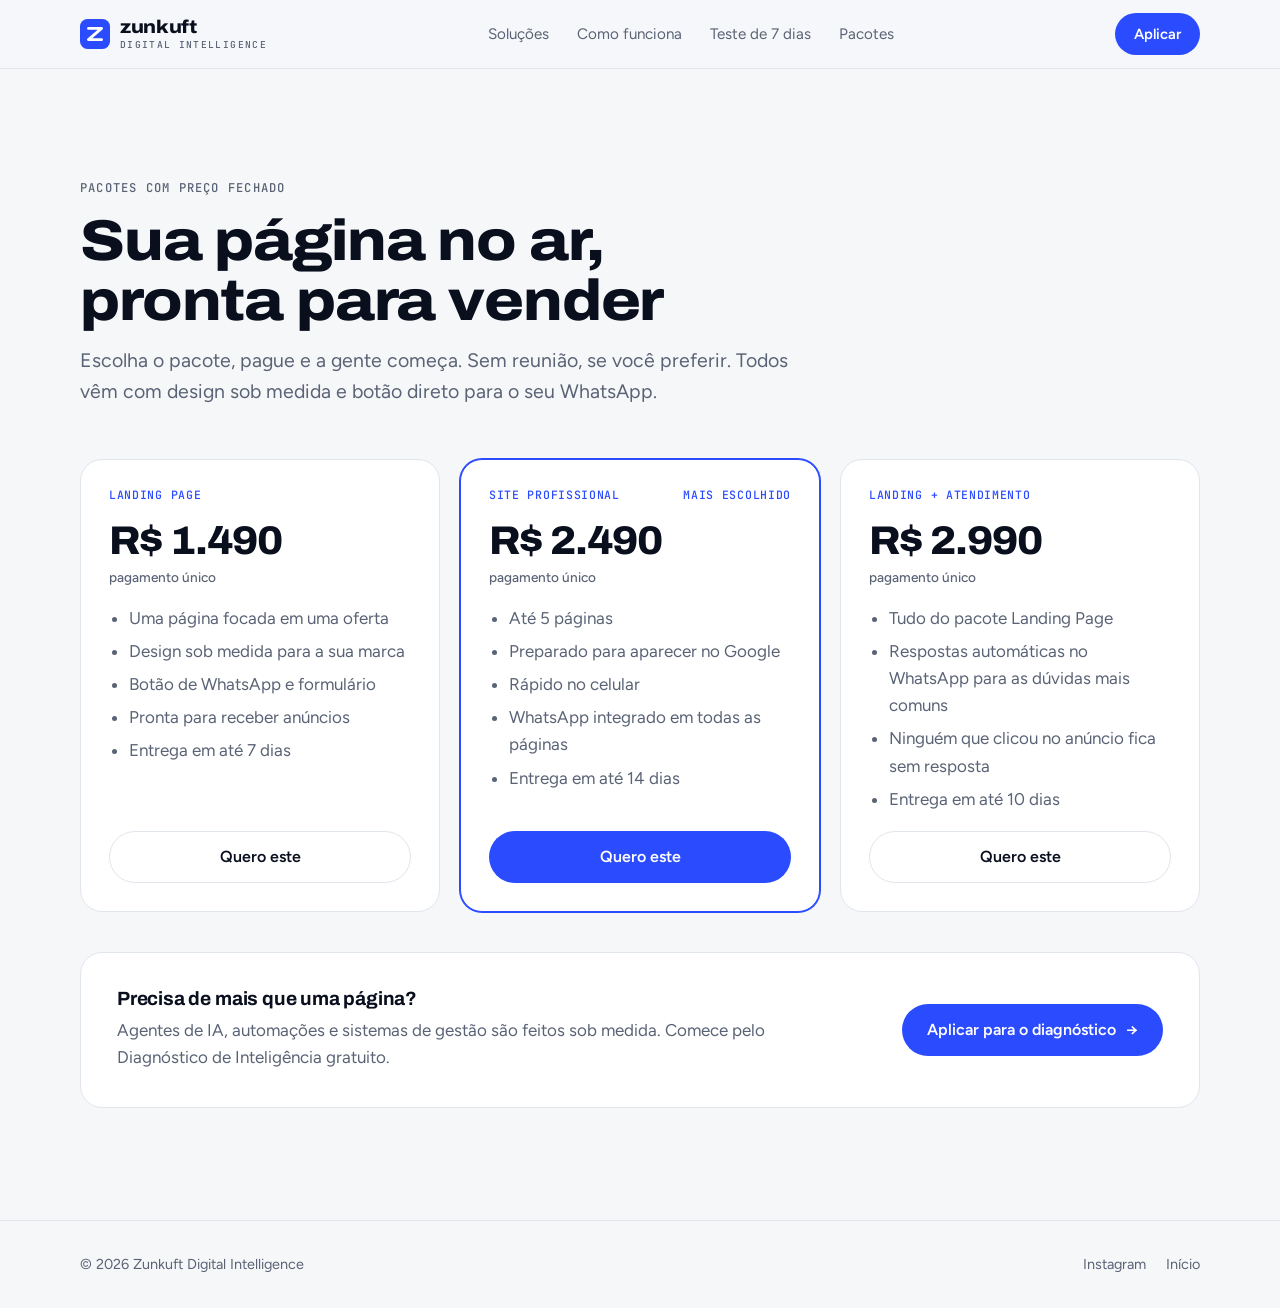
==== pacotes.html @ 6cecbbf3 "Site da Zunkuft Digital Intelligence Página principal com aplicação de 8 perguntas e direcionamento " ====
<!doctype html>
<html lang="pt-BR">
<head>
<meta charset="utf-8">
<meta name="viewport" content="width=device-width, initial-scale=1, viewport-fit=cover">
<title>Pacotes · Zunkuft Digital Intelligence</title>
<meta name="description" content="Landing pages e sites com preço fechado, prontos para vender. Zunkuft Digital Intelligence.">
<meta name="theme-color" content="#2B4BFF">
<link rel="icon" href="data:image/svg+xml,%3Csvg xmlns='http://www.w3.org/2000/svg' viewBox='0 0 32 32'%3E%3Crect width='32' height='32' rx='8' fill='%232B4BFF'/%3E%3Cpath d='M9 10h14L9 22h14' stroke='white' stroke-width='3' fill='none' stroke-linecap='round' stroke-linejoin='round'/%3E%3C/svg%3E">
<link rel="preconnect" href="https://fonts.googleapis.com">
<link rel="preconnect" href="https://fonts.gstatic.com" crossorigin>
<link rel="stylesheet" href="https://fonts.googleapis.com/css2?family=Archivo:wdth,wght@100..125,500..800&family=Figtree:wght@400;500;600;700&family=JetBrains+Mono:wght@500;600&display=swap">
<link rel="stylesheet" href="assets/style.css">
<script src="assets/config.js" defer></script>
<script src="assets/app.js" defer></script>
</head>
<body>
<a class="skip" href="#conteudo">Pular para o conteúdo</a>

<header class="top">
  <div class="container">
    <a class="brand" href="index.html" aria-label="Zunkuft Digital Intelligence, início">
      <svg viewBox="0 0 32 32" aria-hidden="true"><rect width="32" height="32" rx="8" fill="currentColor"/><path d="M9 10h14L9 22h14" stroke="#fff" stroke-width="3" fill="none" stroke-linecap="round" stroke-linejoin="round"/></svg>
      <span><b>zunkuft</b><small>Digital Intelligence</small></span>
    </a>
    <nav class="nav" aria-label="Principal">
      <a href="index.html#solucoes">Soluções</a>
      <a href="index.html#como-funciona">Como funciona</a>
      <a href="index.html#teste">Teste de 7 dias</a>
      <a href="pacotes.html" aria-current="page">Pacotes</a>
    </nav>
    <a class="btn btn-primary" href="#aplicar" data-aplicar>Aplicar</a>
  </div>
</header>

<main id="conteudo">
<section>
  <div class="container">
    <div class="sec-head">
      <p class="eyebrow">Pacotes com preço fechado</p>
      <h1 style="font-size:clamp(2.2rem,5vw,3.6rem)">Sua página no ar, pronta para vender</h1>
      <p class="lead">Escolha o pacote, pague e a gente começa. Sem reunião, se você preferir. Todos vêm com design sob medida e botão direto para o seu WhatsApp.</p>
    </div>

    <!-- Preços de exemplo: troque pelos valores reais da Zunkuft. -->
    <div class="pk">
      <article>
        <span class="tag">Landing Page</span>
        <div class="price">R$ 1.490<small>pagamento único</small></div>
        <ul>
          <li>Uma página focada em uma oferta</li>
          <li>Design sob medida para a sua marca</li>
          <li>Botão de WhatsApp e formulário</li>
          <li>Pronta para receber anúncios</li>
          <li>Entrega em até 7 dias</li>
        </ul>
        <a class="btn btn-ghost" href="#" data-comprar="landing" data-nome="Landing Page">Quero este</a>
      </article>
      <article class="rec">
        <span class="tag"><span>Site Profissional</span><span>Mais escolhido</span></span>
        <div class="price">R$ 2.490<small>pagamento único</small></div>
        <ul>
          <li>Até 5 páginas</li>
          <li>Preparado para aparecer no Google</li>
          <li>Rápido no celular</li>
          <li>WhatsApp integrado em todas as páginas</li>
          <li>Entrega em até 14 dias</li>
        </ul>
        <a class="btn btn-primary" href="#" data-comprar="site" data-nome="Site Profissional">Quero este</a>
      </article>
      <article>
        <span class="tag">Landing + Atendimento</span>
        <div class="price">R$ 2.990<small>pagamento único</small></div>
        <ul>
          <li>Tudo do pacote Landing Page</li>
          <li>Respostas automáticas no WhatsApp para as dúvidas mais comuns</li>
          <li>Ninguém que clicou no anúncio fica sem resposta</li>
          <li>Entrega em até 10 dias</li>
        </ul>
        <a class="btn btn-ghost" href="#" data-comprar="combo" data-nome="Landing + Atendimento">Quero este</a>
      </article>
    </div>

    <div class="upsell">
      <div>
        <h3>Precisa de mais que uma página?</h3>
        <p class="muted">Agentes de IA, automações e sistemas de gestão são feitos sob medida. Comece pelo Diagnóstico de Inteligência gratuito.</p>
      </div>
      <a class="btn btn-primary" href="#aplicar" data-aplicar>Aplicar para o diagnóstico <span class="arr" aria-hidden="true">→</span></a>
    </div>
  </div>
</section>
</main>

<footer>
  <div class="container">
    <span>© <span data-ano>2026</span> Zunkuft Digital Intelligence</span>
    <nav aria-label="Rodapé">
      <a href="#" data-ig target="_blank" rel="noopener">Instagram</a>
      <a href="#" data-wa="Olá! Vim pela página de pacotes da Zunkuft.">WhatsApp</a>
      <a href="index.html">Início</a>
    </nav>
  </div>
</footer>

<dialog class="apl" id="aplicacao" aria-labelledby="apl-title">
  <form novalidate>
    <div class="apl-head">
      <div class="bar" aria-hidden="true"><i></i></div>
      <span class="count" aria-live="polite">1 de 8</span>
      <button type="button" class="x" data-close aria-label="Fechar aplicação">×</button>
    </div>
    <div class="apl-body"></div>
    <div class="apl-foot">
      <button type="button" class="btn btn-ghost" data-back>Voltar</button>
      <button type="submit" class="btn btn-primary" data-next>Continuar <span class="arr" aria-hidden="true">→</span></button>
    </div>
  </form>
</dialog>
</body>
</html>
---- assets/style.css ----
/* Zunkuft Digital Intelligence: cobalto como marca, laranja só para dinheiro e urgência. */
:root{
  --bg:#F6F7F9; --surface:#FFFFFF; --ink:#0A0F1E; --muted:#5A6375; --line:#E1E5EC;
  --brand:#2B4BFF; --brand-press:#1C37D6; --on-brand:#FFFFFF;
  --signal:#E8501B; --ok:#0F9A63;
  --band:#1A33D6; --on-band:#FFFFFF;
  --chat:#E8EDF4; --b-in:#FFFFFF; --b-out:#D9E3FF;
  --shade:rgba(10,15,30,.08); --shade-strong:rgba(10,15,30,.35);
  --f-display:"Archivo","Arial",system-ui,sans-serif;
  --f-body:"Figtree",system-ui,-apple-system,"Segoe UI",sans-serif;
  --f-mono:"JetBrains Mono",ui-monospace,Consolas,monospace;
  color-scheme:light;
}
@media (prefers-color-scheme:dark){
  :root{
    --bg:#090D16; --surface:#111726; --ink:#EEF1F6; --muted:#9AA3B5; --line:#222B3C;
    --brand:#6F86FF; --brand-press:#8FA1FF; --on-brand:#0A0F1E;
    --signal:#FF7A4A; --ok:#3CC48A;
    --band:#2238D9; --on-band:#FFFFFF;
    --chat:#0E1421; --b-in:#1A2233; --b-out:#26336E;
    --shade:rgba(0,0,0,.3); --shade-strong:rgba(0,0,0,.6);
    color-scheme:dark;
  }
}

*{box-sizing:border-box}
[hidden]{display:none!important}
html{scroll-behavior:smooth;-webkit-text-size-adjust:100%}
body{margin:0;background:var(--bg);color:var(--ink);font:400 17px/1.6 var(--f-body);-webkit-font-smoothing:antialiased;-webkit-tap-highlight-color:transparent}
img,svg{display:block;max-width:100%}
a{color:inherit}
:focus-visible{outline:2px solid var(--brand);outline-offset:3px;border-radius:6px}
.container{max-width:1160px;margin:0 auto;padding-left:max(20px,env(safe-area-inset-left,0px));padding-right:max(20px,env(safe-area-inset-right,0px))}
h1,h2,h3{font-family:var(--f-display);margin:0;text-wrap:balance;line-height:1.04;letter-spacing:-.02em}
h1{font-size:clamp(2.4rem,5.8vw,4.5rem);font-weight:800;font-stretch:112%}
h2{font-size:clamp(1.9rem,4vw,3rem);font-weight:780;font-stretch:108%}
h3{font-size:1.2rem;font-weight:700;letter-spacing:-.01em}
p{margin:0}
.eyebrow{font:500 .76rem/1.3 var(--f-mono);letter-spacing:.1em;text-transform:uppercase;color:var(--muted)}
.lead{font-size:clamp(1.05rem,1.6vw,1.22rem);color:var(--muted);max-width:56ch}
.muted{color:var(--muted)}
section{padding-block:clamp(64px,10vw,112px)}
.sec-head{display:grid;gap:14px;max-width:760px;margin-bottom:clamp(32px,5vw,52px)}
.skip{position:absolute;left:-999px;top:8px;background:var(--brand);color:var(--on-brand);padding:8px 14px;border-radius:8px;z-index:50}
.skip:focus{left:12px}

/* Botões */
.btn{display:inline-flex;align-items:center;justify-content:center;gap:10px;min-height:52px;padding:0 24px;border-radius:999px;font:600 1rem/1.1 var(--f-body);text-decoration:none;border:1px solid transparent;cursor:pointer;text-align:center;transition:transform .16s ease-out,background-color .16s ease-out,border-color .16s ease-out,color .16s ease-out;user-select:none;-webkit-user-select:none}
.btn:active{transform:scale(.97)}
.btn-primary{background:var(--brand);color:var(--on-brand)}
.btn-ghost{background:transparent;border-color:var(--line);color:var(--ink)}
.btn-light{background:var(--on-band);color:var(--band)}
.btn .arr{transition:transform .2s ease-out}
@media (hover:hover){
  .btn-primary:hover{background:var(--brand-press)}
  .btn-ghost:hover{border-color:var(--ink)}
  .btn:hover .arr{transform:translateX(3px)}
}

/* Topo */
.top{position:sticky;top:0;z-index:20;background:color-mix(in srgb,var(--bg) 84%,transparent);-webkit-backdrop-filter:saturate(1.4) blur(12px);backdrop-filter:saturate(1.4) blur(12px);border-bottom:1px solid var(--line);padding-top:env(safe-area-inset-top,0px)}
.top .container{display:flex;align-items:center;justify-content:space-between;height:68px;gap:16px}
.brand{display:flex;align-items:center;gap:10px;text-decoration:none;color:var(--ink);min-width:0}
.brand svg{width:30px;height:30px;color:var(--brand);flex:none}
.brand b{display:block;font:800 1.15rem/1 var(--f-display);font-stretch:115%;letter-spacing:-.02em}
.brand small{display:block;font:500 .6rem/1 var(--f-mono);letter-spacing:.14em;text-transform:uppercase;color:var(--muted);margin-top:4px;white-space:nowrap}
.nav{display:flex;gap:28px;align-items:center}
.nav a{text-decoration:none;font-size:.95rem;color:var(--muted);transition:color .15s}
.nav a:hover{color:var(--ink)}
.top .btn{min-height:42px;padding:0 18px;font-size:.92rem;flex:none}
@media (max-width:920px){.nav{display:none}}
@media (max-width:440px){.brand small{display:none}.top .btn{padding:0 14px;font-size:.88rem}}

/* Hero */
.hero{padding-block:clamp(40px,7vw,88px) clamp(56px,8vw,96px)}
.hero .container{display:grid;grid-template-columns:minmax(0,1.15fr) minmax(0,.85fr);gap:clamp(36px,5vw,72px);align-items:center}
@media (max-width:920px){.hero .container{grid-template-columns:1fr}}
.hero-copy{display:grid;gap:24px;min-width:0}
.hero h1 em{font-style:normal;color:var(--brand)}
.cta-row{display:flex;flex-wrap:wrap;gap:12px}
.proof{display:flex;flex-wrap:wrap;gap:8px 20px;font:500 .8rem/1.4 var(--f-mono);color:var(--muted)}
.proof span::before{content:"";display:inline-block;width:6px;height:6px;border-radius:50%;background:var(--ok);margin-right:8px;vertical-align:middle}

/* Celular com a conversa */
.phone-wrap{display:grid;justify-items:center;gap:14px;min-width:0}
.phone{width:100%;max-width:360px;border-radius:40px;padding:10px;background:#0A0F1E;box-shadow:0 30px 60px -24px var(--shade-strong)}
.screen{border-radius:31px;overflow:hidden;background:var(--chat);display:flex;flex-direction:column;height:520px}
.chat-head{display:flex;align-items:center;gap:10px;padding:16px 16px 12px;background:var(--surface);border-bottom:1px solid var(--line)}
.avatar{width:36px;height:36px;border-radius:50%;background:var(--brand);color:var(--on-brand);display:grid;place-items:center;font:700 .82rem var(--f-display);flex:none}
.chat-head b{display:block;font-size:.95rem;line-height:1.2}
.chat-head small{color:var(--ok);font-size:.76rem}
.chat-body{flex:1;display:flex;flex-direction:column;justify-content:flex-end;gap:8px;padding:16px 12px;overflow:hidden;-webkit-mask-image:linear-gradient(to bottom,transparent,#000 48px);mask-image:linear-gradient(to bottom,transparent,#000 48px)}
.bubble{max-width:84%;padding:9px 12px 6px;border-radius:16px;font-size:.92rem;line-height:1.4;box-shadow:0 1px 1px var(--shade);animation:pop .3s cubic-bezier(.2,.9,.3,1.1) both}
.bubble.cli{align-self:flex-end;background:var(--b-out);border-bottom-right-radius:5px;transform-origin:bottom right}
.bubble.ia{align-self:flex-start;background:var(--b-in);border-bottom-left-radius:5px;transform-origin:bottom left}
.bubble time{display:block;text-align:right;font:500 .64rem var(--f-mono);color:var(--muted);margin-top:2px}
.typing{align-self:flex-start;background:var(--b-in);border-radius:16px;border-bottom-left-radius:5px;padding:13px 14px;display:flex;gap:4px;animation:pop .2s both}
.typing i{width:6px;height:6px;border-radius:50%;background:var(--muted);animation:blink 1s infinite}
.typing i:nth-child(2){animation-delay:.15s}
.typing i:nth-child(3){animation-delay:.3s}
.chat-status{align-self:center;font:500 .72rem var(--f-mono);background:var(--surface);color:var(--ok);padding:6px 12px;border-radius:99px;animation:pop .3s both;margin-top:4px}
.demo-note{font:500 .72rem var(--f-mono);color:var(--muted);text-align:center}
@keyframes pop{from{opacity:0;transform:translateY(6px) scale(.96)}to{opacity:1;transform:none}}
@keyframes blink{0%,60%,100%{opacity:.3}30%{opacity:1}}
@media (max-width:480px){.screen{height:470px}}

/* Soluções */
.sol{display:grid;grid-template-columns:repeat(3,minmax(0,1fr));gap:44px 32px}
@media (max-width:920px){.sol{grid-template-columns:repeat(2,minmax(0,1fr))}}
@media (max-width:600px){.sol{grid-template-columns:1fr;gap:32px}}
.sol article{border-top:2px solid var(--ink);padding-top:18px;display:grid;gap:10px;align-content:start}
.tag{font:500 .72rem/1.3 var(--f-mono);letter-spacing:.06em;color:var(--brand);text-transform:uppercase}
.sol p{color:var(--muted)}

/* Calculadora de custo */
.band{background:var(--surface);border-block:1px solid var(--line)}
.custo{display:grid;grid-template-columns:minmax(0,1fr) minmax(0,1fr);gap:clamp(32px,5vw,64px);align-items:center}
@media (max-width:920px){.custo{grid-template-columns:1fr}}
.custo-copy{display:grid;gap:18px}
.calc{background:var(--bg);border:1px solid var(--line);border-radius:22px;padding:clamp(20px,4vw,32px);display:grid;gap:22px;min-width:0}
.field{display:grid;gap:6px}
.field-top{display:flex;justify-content:space-between;align-items:baseline;gap:12px;font-size:.95rem}
.field-top output{font:600 1rem var(--f-mono);font-variant-numeric:tabular-nums;white-space:nowrap}
input[type=range]{width:100%;accent-color:var(--brand);height:28px;margin:0}
.calc-out{border-top:1px solid var(--line);padding-top:20px;display:grid;gap:6px}
.calc-out .big{font:800 clamp(2.4rem,6vw,3.4rem)/1 var(--f-display);font-stretch:105%;font-variant-numeric:tabular-nums;color:var(--signal);letter-spacing:-.02em}
.calc-out small{color:var(--muted);font-size:.9rem}
.calc .btn{width:100%}

/* Como funciona */
.steps{display:grid;grid-template-columns:repeat(4,minmax(0,1fr));gap:32px;counter-reset:s;padding:0;margin:0}
.steps li{list-style:none;display:grid;gap:10px;align-content:start;position:relative;padding-top:60px}
.steps li::before{counter-increment:s;content:counter(s);position:absolute;top:0;left:0;width:42px;height:42px;border-radius:50%;display:grid;place-items:center;background:var(--surface);border:1px solid var(--line);font:700 1rem var(--f-display)}
.steps li::after{content:"";position:absolute;top:21px;left:56px;right:-18px;height:1px;background:var(--line)}
.steps li:last-child::after{display:none}
.steps li:last-child::before{background:var(--brand);color:var(--on-brand);border-color:var(--brand)}
.steps .when{font:500 .74rem var(--f-mono);color:var(--brand);text-transform:uppercase;letter-spacing:.06em}
.steps p{color:var(--muted)}
@media (max-width:920px){.steps{grid-template-columns:repeat(2,minmax(0,1fr))}.steps li::after{display:none}}
@media (max-width:560px){.steps{grid-template-columns:1fr;gap:28px}}

/* Teste de 7 dias */
.teste{background:var(--band);color:var(--on-band)}
.teste .container{display:grid;grid-template-columns:auto minmax(0,1fr);gap:clamp(28px,6vw,88px);align-items:center}
@media (max-width:760px){.teste .container{grid-template-columns:1fr}}
.seven{font:800 clamp(6.5rem,19vw,13rem)/.8 var(--f-display);font-stretch:118%;letter-spacing:-.05em}
.seven small{display:block;font:600 .95rem/1 var(--f-mono);letter-spacing:.14em;text-transform:uppercase;margin-top:18px}
.teste-copy{display:grid;gap:18px;justify-items:start}
.teste-copy p{color:color-mix(in srgb,var(--on-band) 80%,transparent);max-width:52ch;font-size:1.1rem}
.teste-copy .fine{font-size:.85rem}

/* Clientes Fundadores */
.fund{display:grid;grid-template-columns:minmax(0,1.2fr) minmax(0,.8fr);gap:clamp(32px,5vw,64px);align-items:center}
@media (max-width:860px){.fund{grid-template-columns:1fr}}
.fund-copy{display:grid;gap:18px}
.fund-copy ul{margin:0;padding-left:20px;display:grid;gap:6px;color:var(--muted)}
.vagas{background:var(--surface);border:1px solid var(--line);border-radius:22px;padding:28px;display:grid;gap:16px}
.vagas .n{font:800 3rem/1 var(--f-display);font-stretch:108%;font-variant-numeric:tabular-nums}
.dots{display:grid;grid-template-columns:repeat(5,1fr);gap:8px}
.dots i{height:10px;border-radius:99px;background:var(--line)}
.dots i.on{background:var(--signal)}

/* Projetos */
.proj{display:grid;grid-template-columns:repeat(3,minmax(0,1fr));gap:24px}
@media (max-width:920px){.proj{grid-template-columns:1fr 1fr}}
@media (max-width:600px){.proj{grid-template-columns:1fr}}
.proj article{display:grid;gap:12px;align-content:start}
.proj p{color:var(--muted)}
.prev{aspect-ratio:4/3;max-width:100%;border-radius:18px;background:var(--surface);border:1px solid var(--line);padding:18px;display:grid;gap:10px;align-content:end;overflow:hidden;position:relative}
.badge{position:absolute;top:14px;left:14px;font:500 .66rem var(--f-mono);text-transform:uppercase;letter-spacing:.08em;padding:4px 9px;border-radius:99px;background:var(--bg);border:1px solid var(--line);color:var(--muted)}
.mk-b{height:28px;border-radius:12px;background:var(--chat);width:70%}
.mk-b.r{justify-self:end;background:var(--b-out);width:55%}
.mk-b.s{width:45%}
.mk-bars{display:flex;align-items:flex-end;gap:8px;height:70%}
.mk-bars i{flex:1;border-radius:6px 6px 2px 2px;background:var(--line)}
.mk-bars i:last-child{background:var(--brand)}
.mk-kpi{display:flex;gap:8px}
.mk-kpi i{flex:1;height:30px;border-radius:8px;background:var(--chat)}
.mk-h{height:16px;border-radius:6px;background:var(--ink);width:75%;opacity:.85}
.mk-l{height:10px;border-radius:6px;background:var(--line);width:90%}
.mk-l.s{width:60%}
.mk-btn{height:30px;width:40%;border-radius:99px;background:var(--brand);margin-top:6px}

/* Perguntas */
.faq{max-width:820px;border-top:1px solid var(--line)}
.faq details{border-bottom:1px solid var(--line)}
.faq summary{list-style:none;cursor:pointer;padding:22px 44px 22px 0;font:650 1.08rem/1.35 var(--f-body);position:relative}
.faq summary::-webkit-details-marker{display:none}
.faq summary::after{content:"+";position:absolute;right:6px;top:17px;font:400 1.7rem/1 var(--f-display);color:var(--brand);transition:transform .2s ease-out}
.faq details[open] summary::after{transform:rotate(45deg)}
.faq details p{padding:0 0 22px;color:var(--muted);max-width:68ch}

/* Chamada final e rodapé */
.final{text-align:center}
.final .container{display:grid;gap:22px;justify-items:center}
.final .lead{margin:0 auto}
footer{border-top:1px solid var(--line);padding-block:32px calc(32px + env(safe-area-inset-bottom,0px));font-size:.9rem;color:var(--muted)}
footer .container{display:flex;flex-wrap:wrap;gap:16px 28px;justify-content:space-between;align-items:center}
footer nav{display:flex;flex-wrap:wrap;gap:20px}
footer a{text-decoration:none}
footer a:hover{color:var(--ink)}

/* Pacotes */
.pk{display:grid;grid-template-columns:repeat(3,minmax(0,1fr));gap:20px;align-items:stretch}
@media (max-width:920px){.pk{grid-template-columns:1fr;max-width:520px}}
.pk article{background:var(--surface);border:1px solid var(--line);border-radius:22px;padding:28px;display:flex;flex-direction:column;gap:18px}
.pk article.rec{border-color:var(--brand);box-shadow:0 0 0 1px var(--brand)}
.pk .tag{display:flex;justify-content:space-between;gap:8px}
.price{font:800 2.5rem/1 var(--f-display);font-stretch:105%;letter-spacing:-.02em;font-variant-numeric:tabular-nums}
.price small{display:block;font:500 .85rem/1.3 var(--f-body);color:var(--muted);margin-top:8px;letter-spacing:0}
.pk ul{margin:0;padding-left:20px;display:grid;gap:6px;color:var(--muted)}
.pk .btn{margin-top:auto;width:100%}
.upsell{margin-top:40px;background:var(--surface);border:1px solid var(--line);border-radius:22px;padding:clamp(22px,4vw,36px);display:flex;flex-wrap:wrap;gap:20px;align-items:center;justify-content:space-between}
.upsell div{display:grid;gap:8px;max-width:60ch}

/* Aplicação */
dialog.apl{width:min(600px,calc(100% - 32px));max-height:min(740px,calc(100dvh - 32px));border:0;border-radius:24px;padding:0;background:var(--surface);color:var(--ink);box-shadow:0 40px 80px -20px rgba(0,0,0,.4);overflow:hidden}
dialog.apl::backdrop{background:rgba(6,10,20,.58);-webkit-backdrop-filter:blur(3px);backdrop-filter:blur(3px)}
dialog.apl[open]{animation:dlg .24s cubic-bezier(.2,.8,.2,1)}
@keyframes dlg{from{opacity:0;transform:translateY(14px) scale(.98)}}
@media (max-width:560px){dialog.apl{width:100%;max-width:100%;height:100dvh;max-height:100dvh;border-radius:0;margin:0}}
.apl form{display:flex;flex-direction:column;height:100%;max-height:inherit}
.apl-head{display:flex;align-items:center;gap:14px;padding:16px 18px;padding-top:max(16px,env(safe-area-inset-top,0px))}
.bar{flex:1;height:4px;background:var(--line);border-radius:99px;overflow:hidden}
.bar i{display:block;height:100%;width:0;background:var(--brand);border-radius:99px;transition:width .3s ease-out}
.count{font:500 .76rem var(--f-mono);color:var(--muted);min-width:54px;text-align:right;font-variant-numeric:tabular-nums}
.x{width:40px;height:40px;border-radius:50%;border:1px solid var(--line);background:none;color:var(--ink);cursor:pointer;font-size:1.3rem;line-height:1;display:grid;place-items:center;flex:none}
.apl-body{padding:8px 28px 24px;display:grid;gap:18px;align-content:start;flex:1;overflow-y:auto;overscroll-behavior:contain}
@media (max-width:560px){.apl-body{padding:8px 20px 24px}}
.apl-body h2{font-size:clamp(1.5rem,4.6vw,1.9rem);font-stretch:104%}
.apl-body .hint{color:var(--muted);margin-top:-8px}
.opts{display:grid;gap:10px}
.opt{text-align:left;padding:16px 18px;border-radius:14px;border:1px solid var(--line);background:var(--bg);color:var(--ink);font:500 1.02rem/1.3 var(--f-body);cursor:pointer;transition:border-color .15s,background-color .15s,transform .12s ease-out;display:flex;justify-content:space-between;align-items:center;gap:12px}
.opt::after{content:"";width:18px;height:18px;border-radius:50%;border:1.5px solid var(--line);flex:none;transition:border-color .15s,background-color .15s,box-shadow .15s}
.opt:active{transform:scale(.985)}
.opt[aria-pressed="true"]{border-color:var(--brand);background:color-mix(in srgb,var(--brand) 9%,var(--surface))}
.opt[aria-pressed="true"]::after{border-color:var(--brand);background:var(--brand);box-shadow:inset 0 0 0 3px var(--surface)}
@media (hover:hover){.opt:hover{border-color:var(--ink)}}
.inp{display:grid;gap:6px;font-size:.92rem;color:var(--muted)}
.inp input,.inp textarea{font:500 1.05rem/1.4 var(--f-body);padding:14px 16px;border-radius:12px;border:1px solid var(--line);background:var(--bg);color:var(--ink);width:100%}
.inp textarea{min-height:120px;resize:vertical}
.inp input:focus,.inp textarea:focus{outline:2px solid var(--brand);outline-offset:0;border-color:transparent}
.err{color:var(--signal);font-size:.9rem;min-height:1.3em}
.apl-foot{display:flex;justify-content:space-between;gap:12px;padding:14px 18px;padding-bottom:max(14px,env(safe-area-inset-bottom,0px));border-top:1px solid var(--line);background:var(--surface)}
.apl-foot .btn{min-height:48px}
.apl-foot .btn-primary{margin-left:auto}
.step-in{animation:stepin .22s ease-out}
@keyframes stepin{from{opacity:0;transform:translateX(10px)}}
.result{display:grid;gap:14px}
.result .btn{width:100%}
.result .ok{width:52px;height:52px;border-radius:50%;background:color-mix(in srgb,var(--ok) 15%,transparent);color:var(--ok);display:grid;place-items:center;font-size:1.5rem}

@media (prefers-reduced-motion:reduce){
  html{scroll-behavior:auto}
  *,*::before,*::after{animation:none!important;transition:none!important}
}
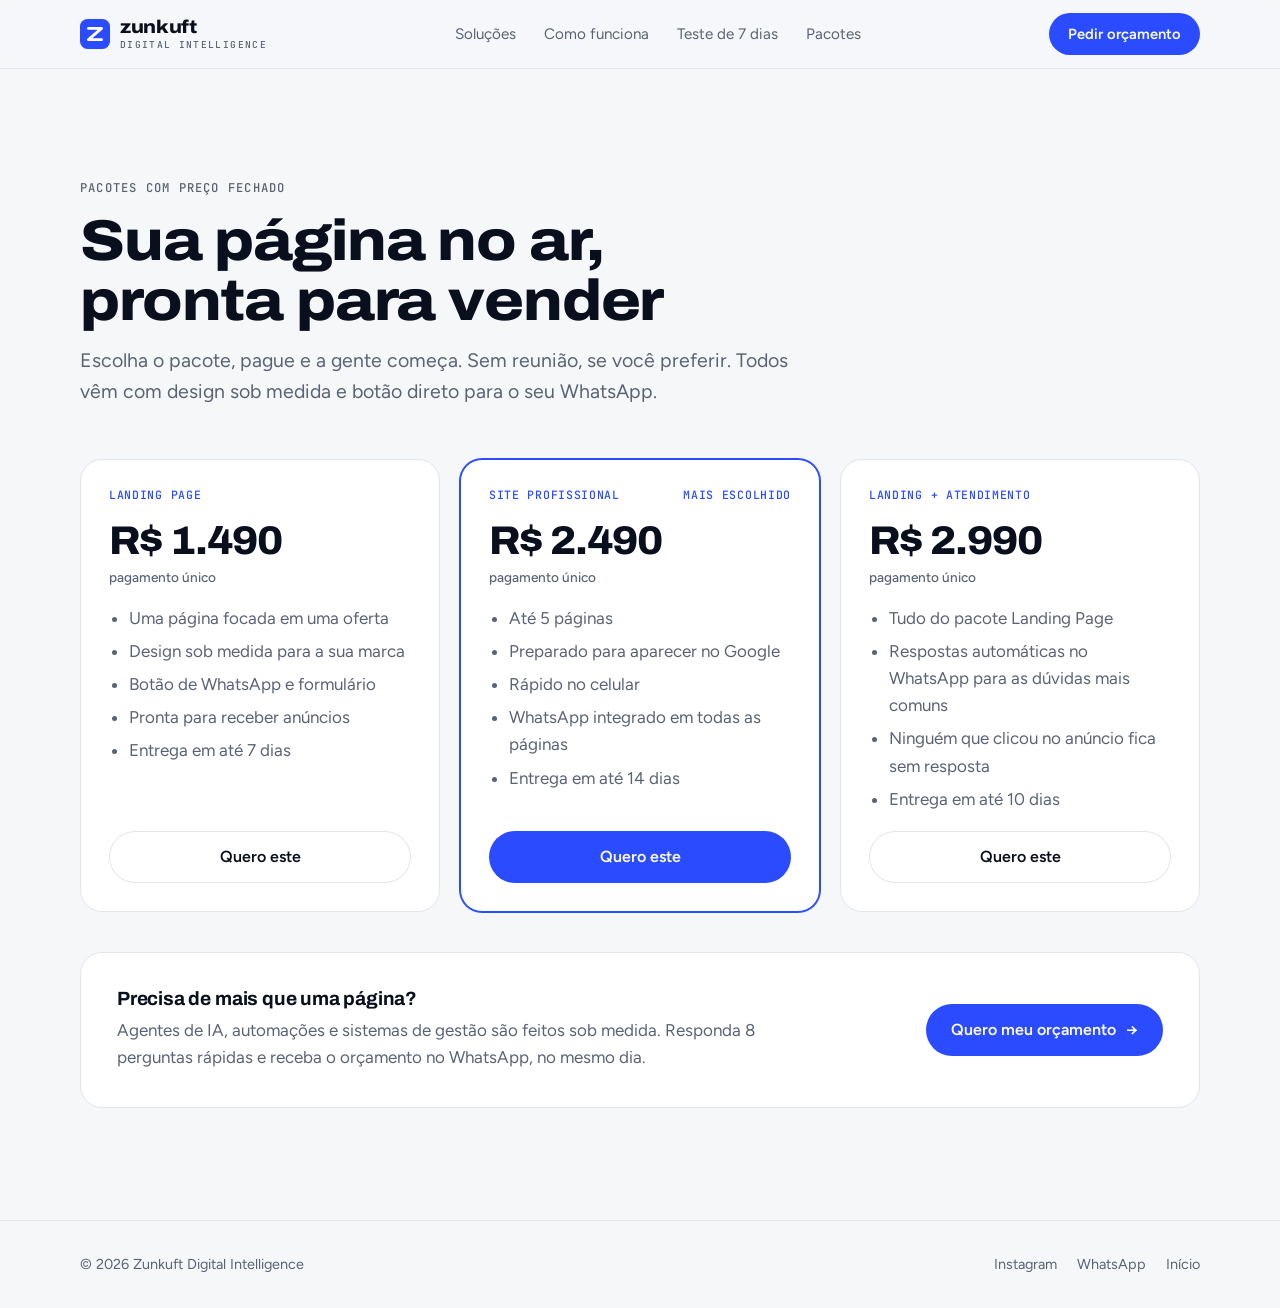
==== commit 61b97554: "Leva o lead das 8 perguntas para o WhatsApp com o resumo O fim da aplicação abre o WhatsApp 81 99465" ====
--- a/pacotes.html
+++ b/pacotes.html
@@ -29,7 +29,7 @@
       <a href="index.html#teste">Teste de 7 dias</a>
       <a href="pacotes.html" aria-current="page">Pacotes</a>
     </nav>
-    <a class="btn btn-primary" href="#aplicar" data-aplicar>Aplicar</a>
+    <a class="btn btn-primary" href="#aplicar" data-aplicar>Pedir orçamento</a>
   </div>
 </header>
 
@@ -84,9 +84,9 @@
     <div class="upsell">
       <div>
         <h3>Precisa de mais que uma página?</h3>
-        <p class="muted">Agentes de IA, automações e sistemas de gestão são feitos sob medida. Comece pelo Diagnóstico de Inteligência gratuito.</p>
+        <p class="muted">Agentes de IA, automações e sistemas de gestão são feitos sob medida. Responda 8 perguntas rápidas e receba o orçamento no WhatsApp, no mesmo dia.</p>
       </div>
-      <a class="btn btn-primary" href="#aplicar" data-aplicar>Aplicar para o diagnóstico <span class="arr" aria-hidden="true">→</span></a>
+      <a class="btn btn-primary" href="#aplicar" data-aplicar>Quero meu orçamento <span class="arr" aria-hidden="true">→</span></a>
     </div>
   </div>
 </section>
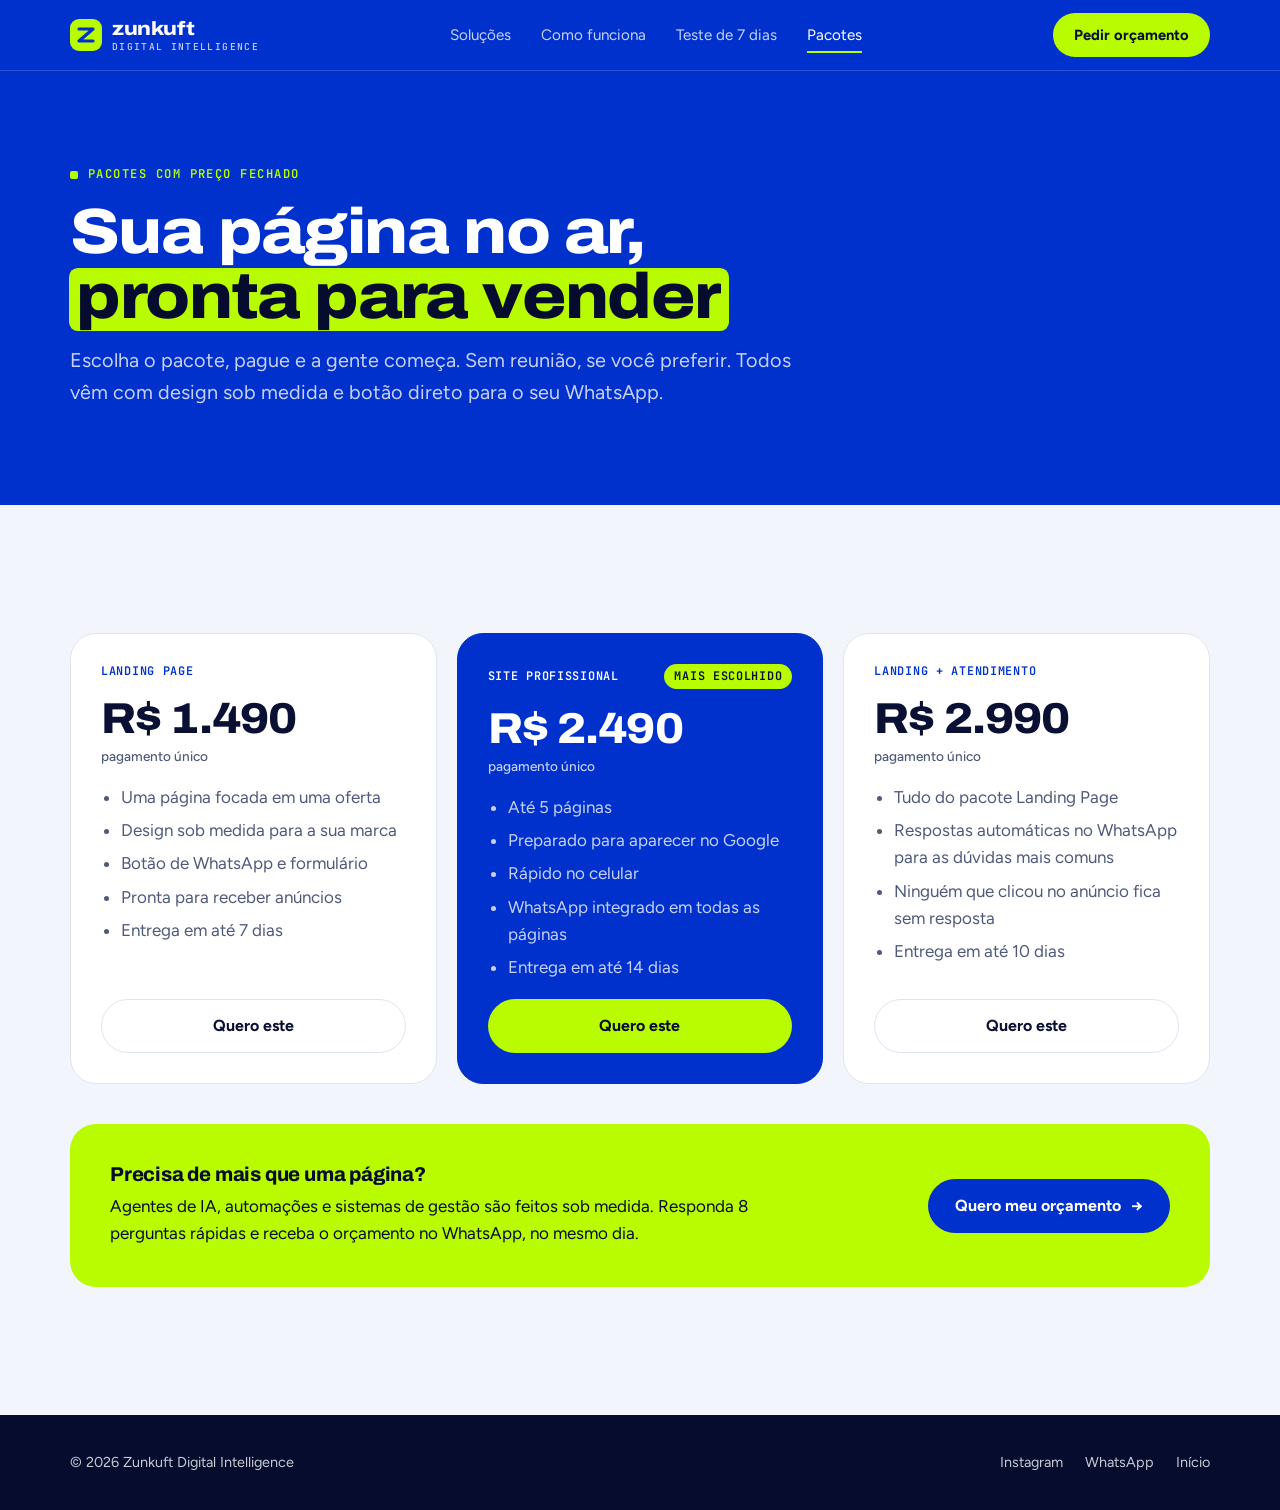
==== commit 1d3937ca: "Nova identidade azul, branco e limão, com mais animações - Paleta #0131CD, #FFFFFF e #B9FC01 - Manch" ====
--- a/pacotes.html
+++ b/pacotes.html
@@ -5,22 +5,24 @@
 <meta name="viewport" content="width=device-width, initial-scale=1, viewport-fit=cover">
 <title>Pacotes · Zunkuft Digital Intelligence</title>
 <meta name="description" content="Landing pages e sites com preço fechado, prontos para vender. Zunkuft Digital Intelligence.">
-<meta name="theme-color" content="#2B4BFF">
-<link rel="icon" href="data:image/svg+xml,%3Csvg xmlns='http://www.w3.org/2000/svg' viewBox='0 0 32 32'%3E%3Crect width='32' height='32' rx='8' fill='%232B4BFF'/%3E%3Cpath d='M9 10h14L9 22h14' stroke='white' stroke-width='3' fill='none' stroke-linecap='round' stroke-linejoin='round'/%3E%3C/svg%3E">
+<meta name="theme-color" content="#0131CD">
+<link rel="icon" href="data:image/svg+xml,%3Csvg xmlns='http://www.w3.org/2000/svg' viewBox='0 0 32 32'%3E%3Crect width='32' height='32' rx='8' fill='%23B9FC01'/%3E%3Cpath d='M9 10h14L9 22h14' stroke='%230131CD' stroke-width='3.2' fill='none' stroke-linecap='round' stroke-linejoin='round'/%3E%3C/svg%3E">
 <link rel="preconnect" href="https://fonts.googleapis.com">
 <link rel="preconnect" href="https://fonts.gstatic.com" crossorigin>
 <link rel="stylesheet" href="https://fonts.googleapis.com/css2?family=Archivo:wdth,wght@100..125,500..800&family=Figtree:wght@400;500;600;700&family=JetBrains+Mono:wght@500;600&display=swap">
 <link rel="stylesheet" href="assets/style.css">
+<script>document.documentElement.classList.add("js")</script>
 <script src="assets/config.js" defer></script>
 <script src="assets/app.js" defer></script>
 </head>
 <body>
 <a class="skip" href="#conteudo">Pular para o conteúdo</a>
+<div class="progress" aria-hidden="true"></div>
 
 <header class="top">
   <div class="container">
     <a class="brand" href="index.html" aria-label="Zunkuft Digital Intelligence, início">
-      <svg viewBox="0 0 32 32" aria-hidden="true"><rect width="32" height="32" rx="8" fill="currentColor"/><path d="M9 10h14L9 22h14" stroke="#fff" stroke-width="3" fill="none" stroke-linecap="round" stroke-linejoin="round"/></svg>
+      <svg viewBox="0 0 32 32" aria-hidden="true"><rect width="32" height="32" rx="9" fill="#B9FC01"/><path d="M9 10h14L9 22h14" stroke="#0131CD" stroke-width="3.2" fill="none" stroke-linecap="round" stroke-linejoin="round"/></svg>
       <span><b>zunkuft</b><small>Digital Intelligence</small></span>
     </a>
     <nav class="nav" aria-label="Principal">
@@ -29,21 +31,24 @@
       <a href="index.html#teste">Teste de 7 dias</a>
       <a href="pacotes.html" aria-current="page">Pacotes</a>
     </nav>
-    <a class="btn btn-primary" href="#aplicar" data-aplicar>Pedir orçamento</a>
+    <a class="btn btn-lime" href="#aplicar" data-aplicar>Pedir orçamento</a>
   </div>
 </header>
 
 <main id="conteudo">
-<section>
+<section class="sec-blue" style="padding-block:clamp(56px,8vw,96px)">
   <div class="container">
-    <div class="sec-head">
-      <p class="eyebrow">Pacotes com preço fechado</p>
-      <h1 style="font-size:clamp(2.2rem,5vw,3.6rem)">Sua página no ar, pronta para vender</h1>
-      <p class="lead">Escolha o pacote, pague e a gente começa. Sem reunião, se você preferir. Todos vêm com design sob medida e botão direto para o seu WhatsApp.</p>
+    <div class="sec-head" style="margin-bottom:0">
+      <p class="eyebrow rise">Pacotes com preço fechado</p>
+      <h1 style="font-size:clamp(2.4rem,5.4vw,4rem)"><span class="w"><span style="--i:0">Sua</span></span> <span class="w"><span style="--i:1">página</span></span> <span class="w"><span style="--i:2">no</span></span> <span class="w"><span style="--i:3">ar,</span></span> <span class="mark"><span class="w"><span style="--i:4">pronta</span></span> <span class="w"><span style="--i:5">para</span></span> <span class="w"><span style="--i:6">vender</span></span></span></h1>
+      <p class="lead rise" style="--d:.6s">Escolha o pacote, pague e a gente começa. Sem reunião, se você preferir. Todos vêm com design sob medida e botão direto para o seu WhatsApp.</p>
     </div>
-
+  </div>
+</section>
+<section class="sec-paper">
+  <div class="container">
     <!-- Preços de exemplo: troque pelos valores reais da Zunkuft. -->
-    <div class="pk">
+    <div class="pk" data-stagger>
       <article>
         <span class="tag">Landing Page</span>
         <div class="price">R$ 1.490<small>pagamento único</small></div>
@@ -57,7 +62,7 @@
         <a class="btn btn-ghost" href="#" data-comprar="landing" data-nome="Landing Page">Quero este</a>
       </article>
       <article class="rec">
-        <span class="tag"><span>Site Profissional</span><span>Mais escolhido</span></span>
+        <span class="tag"><span>Site Profissional</span><span class="pill">Mais escolhido</span></span>
         <div class="price">R$ 2.490<small>pagamento único</small></div>
         <ul>
           <li>Até 5 páginas</li>
@@ -66,7 +71,7 @@
           <li>WhatsApp integrado em todas as páginas</li>
           <li>Entrega em até 14 dias</li>
         </ul>
-        <a class="btn btn-primary" href="#" data-comprar="site" data-nome="Site Profissional">Quero este</a>
+        <a class="btn btn-lime" href="#" data-comprar="site" data-nome="Site Profissional">Quero este</a>
       </article>
       <article>
         <span class="tag">Landing + Atendimento</span>
@@ -81,7 +86,7 @@
       </article>
     </div>
 
-    <div class="upsell">
+    <div class="upsell reveal">
       <div>
         <h3>Precisa de mais que uma página?</h3>
         <p class="muted">Agentes de IA, automações e sistemas de gestão são feitos sob medida. Responda 8 perguntas rápidas e receba o orçamento no WhatsApp, no mesmo dia.</p>
@@ -108,7 +113,7 @@
     <div class="apl-head">
       <div class="bar" aria-hidden="true"><i></i></div>
       <span class="count" aria-live="polite">1 de 8</span>
-      <button type="button" class="x" data-close aria-label="Fechar aplicação">×</button>
+      <button type="button" class="x" data-close aria-label="Fechar">×</button>
     </div>
     <div class="apl-body"></div>
     <div class="apl-foot">
--- a/assets/style.css
+++ b/assets/style.css
@@ -1,256 +1,370 @@
-/* Zunkuft Digital Intelligence: cobalto como marca, laranja só para dinheiro e urgência. */
+/* Zunkuft: azul cobalto como base, branco como respiro, limão só para destaque e ação.
+   Limão nunca é texto sobre branco (contraste baixo): só fundo, com texto azul-escuro. */
 :root{
-  --bg:#F6F7F9; --surface:#FFFFFF; --ink:#0A0F1E; --muted:#5A6375; --line:#E1E5EC;
-  --brand:#2B4BFF; --brand-press:#1C37D6; --on-brand:#FFFFFF;
-  --signal:#E8501B; --ok:#0F9A63;
-  --band:#1A33D6; --on-band:#FFFFFF;
-  --chat:#E8EDF4; --b-in:#FFFFFF; --b-out:#D9E3FF;
-  --shade:rgba(10,15,30,.08); --shade-strong:rgba(10,15,30,.35);
+  --blue:#0131CD; --blue-deep:#00239A; --navy:#050C2E; --white:#FFFFFF;
+  --lime:#B9FC01; --lime-press:#A6E600; --lime-soft:#F0FFCC;
+  --paper:#F3F5FC; --ink:#0A1033; --muted:#4F5A7A; --line:#DFE4F2;
+  --on-blue:#FFFFFF; --on-blue-muted:rgba(255,255,255,.78); --on-blue-line:rgba(255,255,255,.18);
+  --chat:#EEF1FA; --b-in:#FFFFFF; --b-out:#E6FFA8;
+  --ease-out:cubic-bezier(0.23,1,0.32,1);
+  --ease-in-out:cubic-bezier(0.77,0,0.175,1);
   --f-display:"Archivo","Arial",system-ui,sans-serif;
   --f-body:"Figtree",system-ui,-apple-system,"Segoe UI",sans-serif;
   --f-mono:"JetBrains Mono",ui-monospace,Consolas,monospace;
   color-scheme:light;
 }
-@media (prefers-color-scheme:dark){
-  :root{
-    --bg:#090D16; --surface:#111726; --ink:#EEF1F6; --muted:#9AA3B5; --line:#222B3C;
-    --brand:#6F86FF; --brand-press:#8FA1FF; --on-brand:#0A0F1E;
-    --signal:#FF7A4A; --ok:#3CC48A;
-    --band:#2238D9; --on-band:#FFFFFF;
-    --chat:#0E1421; --b-in:#1A2233; --b-out:#26336E;
-    --shade:rgba(0,0,0,.3); --shade-strong:rgba(0,0,0,.6);
-    color-scheme:dark;
-  }
-}
 
 *{box-sizing:border-box}
 [hidden]{display:none!important}
-html{scroll-behavior:smooth;-webkit-text-size-adjust:100%}
-body{margin:0;background:var(--bg);color:var(--ink);font:400 17px/1.6 var(--f-body);-webkit-font-smoothing:antialiased;-webkit-tap-highlight-color:transparent}
+html{scroll-behavior:smooth;-webkit-text-size-adjust:100%;overflow-x:clip}
+body{margin:0;background:var(--white);color:var(--ink);font:400 17px/1.6 var(--f-body);-webkit-font-smoothing:antialiased;-webkit-tap-highlight-color:transparent;overflow-x:clip}
 img,svg{display:block;max-width:100%}
 a{color:inherit}
-:focus-visible{outline:2px solid var(--brand);outline-offset:3px;border-radius:6px}
-.container{max-width:1160px;margin:0 auto;padding-left:max(20px,env(safe-area-inset-left,0px));padding-right:max(20px,env(safe-area-inset-right,0px))}
-h1,h2,h3{font-family:var(--f-display);margin:0;text-wrap:balance;line-height:1.04;letter-spacing:-.02em}
-h1{font-size:clamp(2.4rem,5.8vw,4.5rem);font-weight:800;font-stretch:112%}
-h2{font-size:clamp(1.9rem,4vw,3rem);font-weight:780;font-stretch:108%}
-h3{font-size:1.2rem;font-weight:700;letter-spacing:-.01em}
+:focus-visible{outline:3px solid var(--lime);outline-offset:3px;border-radius:8px}
+.container{position:relative;max-width:1180px;margin:0 auto;padding-left:max(20px,env(safe-area-inset-left,0px));padding-right:max(20px,env(safe-area-inset-right,0px))}
+h1,h2,h3{font-family:var(--f-display);margin:0;text-wrap:balance;line-height:1.02;letter-spacing:-.025em}
+h1{font-size:clamp(2.6rem,6.4vw,5.3rem);font-weight:800;font-stretch:112%}
+h2{font-size:clamp(2rem,4.4vw,3.4rem);font-weight:800;font-stretch:110%}
+h3{font-size:1.25rem;font-weight:750;letter-spacing:-.01em}
 p{margin:0}
-.eyebrow{font:500 .76rem/1.3 var(--f-mono);letter-spacing:.1em;text-transform:uppercase;color:var(--muted)}
-.lead{font-size:clamp(1.05rem,1.6vw,1.22rem);color:var(--muted);max-width:56ch}
+.eyebrow{display:inline-flex;align-items:center;gap:10px;font:600 .76rem/1.3 var(--f-mono);letter-spacing:.12em;text-transform:uppercase;color:var(--blue)}
+.eyebrow::before{content:"";width:8px;height:8px;border-radius:2px;background:currentColor}
+.lead{font-size:clamp(1.05rem,1.6vw,1.24rem);color:var(--muted);max-width:56ch}
 .muted{color:var(--muted)}
-section{padding-block:clamp(64px,10vw,112px)}
-.sec-head{display:grid;gap:14px;max-width:760px;margin-bottom:clamp(32px,5vw,52px)}
-.skip{position:absolute;left:-999px;top:8px;background:var(--brand);color:var(--on-brand);padding:8px 14px;border-radius:8px;z-index:50}
+section{padding-block:clamp(72px,10vw,128px)}
+.sec-head{display:grid;gap:16px;max-width:780px;margin-bottom:clamp(36px,5vw,56px)}
+.skip{position:absolute;left:-999px;top:8px;background:var(--lime);color:var(--navy);padding:8px 14px;border-radius:8px;z-index:50}
 .skip:focus{left:12px}
 
+/* Seções coloridas */
+.sec-blue{background:var(--blue);color:var(--on-blue)}
+.sec-blue .lead,.sec-blue .muted{color:var(--on-blue-muted)}
+.sec-blue .eyebrow{color:var(--lime)}
+.sec-lime{background:var(--lime);color:var(--navy)}
+.sec-lime .eyebrow{color:var(--blue)}
+.sec-paper{background:var(--paper)}
+
 /* Botões */
-.btn{display:inline-flex;align-items:center;justify-content:center;gap:10px;min-height:52px;padding:0 24px;border-radius:999px;font:600 1rem/1.1 var(--f-body);text-decoration:none;border:1px solid transparent;cursor:pointer;text-align:center;transition:transform .16s ease-out,background-color .16s ease-out,border-color .16s ease-out,color .16s ease-out;user-select:none;-webkit-user-select:none}
+.btn{display:inline-flex;align-items:center;justify-content:center;gap:10px;min-height:54px;padding:0 26px;border-radius:999px;font:700 1rem/1.1 var(--f-body);text-decoration:none;border:1.5px solid transparent;cursor:pointer;text-align:center;transition:transform .16s var(--ease-out),background-color .2s ease,border-color .2s ease,color .2s ease;user-select:none;-webkit-user-select:none}
 .btn:active{transform:scale(.97)}
-.btn-primary{background:var(--brand);color:var(--on-brand)}
+.btn .arr{display:inline-block;transition:transform .25s var(--ease-out)}
+.btn-lime{background:var(--lime);color:var(--navy)}
+.btn-primary{background:var(--blue);color:var(--white)}
 .btn-ghost{background:transparent;border-color:var(--line);color:var(--ink)}
-.btn-light{background:var(--on-band);color:var(--band)}
-.btn .arr{transition:transform .2s ease-out}
-@media (hover:hover){
-  .btn-primary:hover{background:var(--brand-press)}
+.btn-light{background:transparent;border-color:rgba(255,255,255,.45);color:var(--white)}
+@media (hover:hover) and (pointer:fine){
+  .btn-lime:hover{background:var(--lime-press)}
+  .btn-primary:hover{background:var(--blue-deep)}
   .btn-ghost:hover{border-color:var(--ink)}
-  .btn:hover .arr{transform:translateX(3px)}
-}
+  .btn-light:hover{border-color:var(--white)}
+  .btn:hover .arr{transform:translateX(4px)}
+}
+
+/* Barra de progresso da leitura (só onde o navegador suporta animação por rolagem) */
+.progress{display:none}
+@supports (animation-timeline: scroll()){
+  .progress{display:block;position:fixed;top:0;left:0;right:0;height:3px;background:var(--lime);transform-origin:left;transform:scaleX(0);z-index:40;animation:grow linear both;animation-timeline:scroll(root)}
+}
+@keyframes grow{to{transform:scaleX(1)}}
 
 /* Topo */
-.top{position:sticky;top:0;z-index:20;background:color-mix(in srgb,var(--bg) 84%,transparent);-webkit-backdrop-filter:saturate(1.4) blur(12px);backdrop-filter:saturate(1.4) blur(12px);border-bottom:1px solid var(--line);padding-top:env(safe-area-inset-top,0px)}
-.top .container{display:flex;align-items:center;justify-content:space-between;height:68px;gap:16px}
-.brand{display:flex;align-items:center;gap:10px;text-decoration:none;color:var(--ink);min-width:0}
-.brand svg{width:30px;height:30px;color:var(--brand);flex:none}
-.brand b{display:block;font:800 1.15rem/1 var(--f-display);font-stretch:115%;letter-spacing:-.02em}
-.brand small{display:block;font:500 .6rem/1 var(--f-mono);letter-spacing:.14em;text-transform:uppercase;color:var(--muted);margin-top:4px;white-space:nowrap}
-.nav{display:flex;gap:28px;align-items:center}
-.nav a{text-decoration:none;font-size:.95rem;color:var(--muted);transition:color .15s}
-.nav a:hover{color:var(--ink)}
-.top .btn{min-height:42px;padding:0 18px;font-size:.92rem;flex:none}
-@media (max-width:920px){.nav{display:none}}
-@media (max-width:440px){.brand small{display:none}.top .btn{padding:0 14px;font-size:.88rem}}
+.top{position:sticky;top:0;z-index:30;background:var(--blue);color:var(--white);border-bottom:1px solid var(--on-blue-line);padding-top:env(safe-area-inset-top,0px)}
+.top .container{display:flex;align-items:center;justify-content:space-between;height:70px;gap:16px}
+.brand{display:flex;align-items:center;gap:10px;text-decoration:none;color:var(--white);min-width:0}
+.brand svg{width:32px;height:32px;flex:none;transition:transform .5s var(--ease-out)}
+.brand b{display:block;font:800 1.2rem/1 var(--f-display);font-stretch:118%;letter-spacing:-.02em}
+.brand small{display:block;font:500 .6rem/1 var(--f-mono);letter-spacing:.14em;text-transform:uppercase;color:var(--on-blue-muted);margin-top:4px;white-space:nowrap}
+.nav{display:flex;gap:30px;align-items:center}
+.nav a{position:relative;text-decoration:none;font-size:.95rem;color:var(--on-blue-muted);transition:color .2s ease}
+.nav a::after{content:"";position:absolute;left:0;right:0;bottom:-6px;height:2px;background:var(--lime);transform:scaleX(0);transform-origin:left;transition:transform .3s var(--ease-out)}
+.nav a[aria-current="page"]{color:var(--white)}
+.nav a[aria-current="page"]::after{transform:scaleX(1)}
+@media (hover:hover) and (pointer:fine){
+  .nav a:hover{color:var(--white)}
+  .nav a:hover::after{transform:scaleX(1)}
+  .brand:hover svg{transform:rotate(-8deg) scale(1.06)}
+}
+.top .btn{min-height:44px;padding:0 20px;font-size:.92rem;flex:none}
+@media (max-width:940px){.nav{display:none}}
+@media (max-width:440px){.brand small{display:none}.top .btn{padding:0 16px;font-size:.88rem}}
 
 /* Hero */
-.hero{padding-block:clamp(40px,7vw,88px) clamp(56px,8vw,96px)}
-.hero .container{display:grid;grid-template-columns:minmax(0,1.15fr) minmax(0,.85fr);gap:clamp(36px,5vw,72px);align-items:center}
-@media (max-width:920px){.hero .container{grid-template-columns:1fr}}
-.hero-copy{display:grid;gap:24px;min-width:0}
-.hero h1 em{font-style:normal;color:var(--brand)}
+.hero{position:relative;overflow:hidden;padding-block:clamp(48px,8vw,104px) clamp(88px,11vw,140px)}
+.hero::before{content:"";position:absolute;inset:-64px;background-image:linear-gradient(rgba(255,255,255,.08) 1px,transparent 1px),linear-gradient(90deg,rgba(255,255,255,.08) 1px,transparent 1px);background-size:64px 64px;-webkit-mask-image:radial-gradient(ellipse 70% 60% at 65% 40%,#000 15%,transparent 75%);mask-image:radial-gradient(ellipse 70% 60% at 65% 40%,#000 15%,transparent 75%);animation:gridMove 18s linear infinite;pointer-events:none}
+@keyframes gridMove{to{transform:translate(64px,64px)}}
+.glow{position:absolute;border-radius:50%;pointer-events:none}
+.glow.g1{width:680px;height:680px;right:-200px;top:-260px;background:radial-gradient(circle,rgba(185,252,1,.30),rgba(185,252,1,0) 62%);animation:drift 16s ease-in-out infinite alternate}
+.glow.g2{width:520px;height:520px;left:-220px;bottom:-260px;background:radial-gradient(circle,rgba(255,255,255,.16),rgba(255,255,255,0) 62%);animation:drift 20s ease-in-out infinite alternate-reverse}
+@keyframes drift{to{transform:translate(-110px,120px) scale(1.12)}}
+.hero .container{display:grid;grid-template-columns:minmax(0,1.2fr) minmax(0,.8fr);gap:clamp(40px,5vw,72px);align-items:center}
+@media (max-width:940px){.hero .container{grid-template-columns:1fr}}
+.hero-copy{display:grid;gap:26px;min-width:0}
+.hero h1{position:relative;z-index:0}
+/* Manchete entra palavra por palavra, por trás de uma máscara */
+.w{display:inline-block;overflow:hidden;vertical-align:top;padding-bottom:.1em;margin-bottom:-.1em}
+.w>span{display:inline-block;transform:translateY(110%);animation:wordUp .9s var(--ease-out) forwards;animation-delay:calc(var(--i,0) * 70ms + 120ms)}
+@keyframes wordUp{to{transform:none}}
+/* "na mão?" ganha um marca-texto limão que varre da esquerda */
+.mark{position:relative;z-index:0;display:inline-block;padding:0 .1em}
+.mark::before{content:"";position:absolute;inset:.06em -.02em -.02em;background:var(--lime);border-radius:.14em;transform:scaleX(0);transform-origin:left;animation:markIn .7s var(--ease-out) 1s forwards;z-index:-1}
+.mark .w>span{animation:wordUp .9s var(--ease-out) calc(var(--i,0) * 70ms + 120ms) forwards,toNavy .3s ease 1.15s forwards}
+@keyframes markIn{to{transform:scaleX(1)}}
+@keyframes toNavy{to{color:var(--navy)}}
+.rise{animation:rise .9s var(--ease-out) both;animation-delay:var(--d,0s)}
+@keyframes rise{from{opacity:0;transform:translateY(20px)}}
 .cta-row{display:flex;flex-wrap:wrap;gap:12px}
-.proof{display:flex;flex-wrap:wrap;gap:8px 20px;font:500 .8rem/1.4 var(--f-mono);color:var(--muted)}
-.proof span::before{content:"";display:inline-block;width:6px;height:6px;border-radius:50%;background:var(--ok);margin-right:8px;vertical-align:middle}
+.proof{display:flex;flex-wrap:wrap;gap:10px}
+.proof span{font:600 .78rem/1 var(--f-mono);letter-spacing:.02em;padding:9px 14px;border-radius:999px;border:1px solid var(--on-blue-line);background:rgba(255,255,255,.06);color:var(--white)}
+.proof span::before{content:"✓";color:var(--lime);margin-right:8px}
 
 /* Celular com a conversa */
 .phone-wrap{display:grid;justify-items:center;gap:14px;min-width:0}
-.phone{width:100%;max-width:360px;border-radius:40px;padding:10px;background:#0A0F1E;box-shadow:0 30px 60px -24px var(--shade-strong)}
-.screen{border-radius:31px;overflow:hidden;background:var(--chat);display:flex;flex-direction:column;height:520px}
-.chat-head{display:flex;align-items:center;gap:10px;padding:16px 16px 12px;background:var(--surface);border-bottom:1px solid var(--line)}
-.avatar{width:36px;height:36px;border-radius:50%;background:var(--brand);color:var(--on-brand);display:grid;place-items:center;font:700 .82rem var(--f-display);flex:none}
+.phone{width:100%;max-width:360px;border-radius:42px;padding:10px;background:var(--navy);box-shadow:0 40px 80px -30px rgba(0,0,0,.55),0 0 0 1px rgba(255,255,255,.08);animation:float 7s ease-in-out 1.2s infinite}
+@keyframes float{50%{transform:translateY(-12px)}}
+.screen{border-radius:33px;overflow:hidden;background:var(--chat);display:flex;flex-direction:column;height:520px;color:var(--ink)}
+.chat-head{display:flex;align-items:center;gap:10px;padding:16px 16px 12px;background:var(--white);border-bottom:1px solid var(--line)}
+.avatar{width:38px;height:38px;border-radius:50%;background:var(--blue);color:var(--white);display:grid;place-items:center;font:800 .8rem var(--f-display);flex:none}
 .chat-head b{display:block;font-size:.95rem;line-height:1.2}
-.chat-head small{color:var(--ok);font-size:.76rem}
+.chat-head small{color:#0E8F57;font-size:.76rem}
 .chat-body{flex:1;display:flex;flex-direction:column;justify-content:flex-end;gap:8px;padding:16px 12px;overflow:hidden;-webkit-mask-image:linear-gradient(to bottom,transparent,#000 48px);mask-image:linear-gradient(to bottom,transparent,#000 48px)}
-.bubble{max-width:84%;padding:9px 12px 6px;border-radius:16px;font-size:.92rem;line-height:1.4;box-shadow:0 1px 1px var(--shade);animation:pop .3s cubic-bezier(.2,.9,.3,1.1) both}
+.bubble{max-width:84%;padding:9px 12px 6px;border-radius:16px;font-size:.92rem;line-height:1.4;box-shadow:0 1px 1px rgba(5,12,46,.08);animation:pop .32s var(--ease-out) both}
 .bubble.cli{align-self:flex-end;background:var(--b-out);border-bottom-right-radius:5px;transform-origin:bottom right}
 .bubble.ia{align-self:flex-start;background:var(--b-in);border-bottom-left-radius:5px;transform-origin:bottom left}
 .bubble time{display:block;text-align:right;font:500 .64rem var(--f-mono);color:var(--muted);margin-top:2px}
-.typing{align-self:flex-start;background:var(--b-in);border-radius:16px;border-bottom-left-radius:5px;padding:13px 14px;display:flex;gap:4px;animation:pop .2s both}
+.typing{align-self:flex-start;background:var(--b-in);border-radius:16px;border-bottom-left-radius:5px;padding:13px 14px;display:flex;gap:4px;animation:pop .2s var(--ease-out) both}
 .typing i{width:6px;height:6px;border-radius:50%;background:var(--muted);animation:blink 1s infinite}
 .typing i:nth-child(2){animation-delay:.15s}
 .typing i:nth-child(3){animation-delay:.3s}
-.chat-status{align-self:center;font:500 .72rem var(--f-mono);background:var(--surface);color:var(--ok);padding:6px 12px;border-radius:99px;animation:pop .3s both;margin-top:4px}
-.demo-note{font:500 .72rem var(--f-mono);color:var(--muted);text-align:center}
-@keyframes pop{from{opacity:0;transform:translateY(6px) scale(.96)}to{opacity:1;transform:none}}
+.chat-status{align-self:center;font:600 .72rem var(--f-mono);background:var(--blue);color:var(--white);padding:7px 12px;border-radius:99px;animation:pop .3s var(--ease-out) both;margin-top:4px}
+.demo-note{font:500 .72rem var(--f-mono);color:var(--on-blue-muted);text-align:center}
+@keyframes pop{from{opacity:0;transform:translateY(6px) scale(.95)}to{opacity:1;transform:none}}
 @keyframes blink{0%,60%,100%{opacity:.3}30%{opacity:1}}
 @media (max-width:480px){.screen{height:470px}}
 
-/* Soluções */
-.sol{display:grid;grid-template-columns:repeat(3,minmax(0,1fr));gap:44px 32px}
-@media (max-width:920px){.sol{grid-template-columns:repeat(2,minmax(0,1fr))}}
-@media (max-width:600px){.sol{grid-template-columns:1fr;gap:32px}}
-.sol article{border-top:2px solid var(--ink);padding-top:18px;display:grid;gap:10px;align-content:start}
-.tag{font:500 .72rem/1.3 var(--f-mono);letter-spacing:.06em;color:var(--brand);text-transform:uppercase}
-.sol p{color:var(--muted)}
+/* Letreiro de serviços */
+.marquee-wrap{position:relative;z-index:2;overflow:hidden;margin-top:-34px;padding-block:14px}
+.marquee{width:112%;margin-left:-6%;transform:rotate(-2deg);background:var(--lime);color:var(--navy);border-block:2px solid var(--navy);overflow:hidden}
+.track{display:flex;width:max-content;animation:marquee 32s linear infinite}
+.track span{display:flex;align-items:center;gap:28px;padding:16px 14px;font:800 clamp(1.1rem,2.4vw,1.6rem)/1 var(--f-display);font-stretch:115%;text-transform:uppercase;letter-spacing:-.01em;white-space:nowrap}
+.track span::after{content:"✦";color:var(--blue);font-size:.9em}
+@keyframes marquee{to{transform:translateX(-50%)}}
+
+/* Soluções em mosaico */
+.sol{display:grid;grid-template-columns:repeat(3,minmax(0,1fr));gap:16px}
+.card{position:relative;overflow:hidden;background:var(--white);border:1.5px solid var(--line);border-radius:24px;padding:28px;display:grid;gap:12px;align-content:start;min-width:0;transition:transform .3s var(--ease-out),border-color .3s ease,box-shadow .3s ease}
+.card .ico{width:52px;height:52px;border-radius:16px;display:grid;place-items:center;background:var(--paper);color:var(--blue);transition:transform .4s var(--ease-out),background-color .3s ease}
+.card .ico svg{width:26px;height:26px}
+.card p{color:var(--muted)}
+.card .tag{font:600 .72rem/1.3 var(--f-mono);letter-spacing:.06em;text-transform:uppercase;color:var(--blue)}
+.card .go{position:absolute;top:24px;right:24px;width:36px;height:36px;border-radius:50%;border:1.5px solid var(--line);display:grid;place-items:center;font-size:1rem;transition:transform .35s var(--ease-out),background-color .25s ease,border-color .25s ease}
+.card.feature{grid-column:span 2;background:var(--blue);border-color:var(--blue);color:var(--white)}
+.card.feature p{color:var(--on-blue-muted)}
+.card.feature .tag{color:var(--lime)}
+.card.feature .ico{background:var(--lime);color:var(--navy)}
+.card.feature .go{border-color:var(--on-blue-line)}
+.card.wide{grid-column:1 / -1;grid-template-columns:auto minmax(0,1fr) auto;align-items:center;gap:20px 28px;background:var(--lime);border-color:var(--lime);color:var(--navy)}
+.card.wide p{color:var(--navy)}
+.card.wide .tag{color:var(--blue)}
+.card.wide .ico{background:var(--navy);color:var(--lime)}
+.chips{display:flex;flex-wrap:wrap;gap:8px;margin-top:6px}
+.chips span{font:600 .74rem/1 var(--f-mono);padding:8px 12px;border-radius:999px;background:rgba(255,255,255,.1);border:1px solid var(--on-blue-line)}
+@media (hover:hover) and (pointer:fine){
+  .card:hover{transform:translateY(-6px);border-color:var(--blue);box-shadow:0 24px 50px -28px rgba(1,49,205,.45)}
+  .card:hover .ico{transform:rotate(-8deg) scale(1.06)}
+  .card:hover .go{transform:rotate(45deg);background:var(--lime);border-color:var(--lime);color:var(--navy)}
+  .card.feature:hover,.card.wide:hover{border-color:var(--navy)}
+}
+@media (max-width:940px){.sol{grid-template-columns:repeat(2,minmax(0,1fr))}.card.feature{grid-column:1 / -1}}
+@media (max-width:620px){
+  .sol{grid-template-columns:1fr}
+  .card.wide{grid-template-columns:1fr}
+}
 
 /* Calculadora de custo */
-.band{background:var(--surface);border-block:1px solid var(--line)}
-.custo{display:grid;grid-template-columns:minmax(0,1fr) minmax(0,1fr);gap:clamp(32px,5vw,64px);align-items:center}
-@media (max-width:920px){.custo{grid-template-columns:1fr}}
+.custo{display:grid;grid-template-columns:minmax(0,1fr) minmax(0,1fr);gap:clamp(36px,5vw,72px);align-items:center}
+@media (max-width:940px){.custo{grid-template-columns:1fr}}
 .custo-copy{display:grid;gap:18px}
-.calc{background:var(--bg);border:1px solid var(--line);border-radius:22px;padding:clamp(20px,4vw,32px);display:grid;gap:22px;min-width:0}
+.calc{background:var(--white);border:1.5px solid var(--line);border-radius:28px;padding:clamp(22px,4vw,34px);display:grid;gap:22px;min-width:0;box-shadow:0 30px 60px -40px rgba(1,49,205,.35)}
 .field{display:grid;gap:6px}
 .field-top{display:flex;justify-content:space-between;align-items:baseline;gap:12px;font-size:.95rem}
-.field-top output{font:600 1rem var(--f-mono);font-variant-numeric:tabular-nums;white-space:nowrap}
-input[type=range]{width:100%;accent-color:var(--brand);height:28px;margin:0}
-.calc-out{border-top:1px solid var(--line);padding-top:20px;display:grid;gap:6px}
-.calc-out .big{font:800 clamp(2.4rem,6vw,3.4rem)/1 var(--f-display);font-stretch:105%;font-variant-numeric:tabular-nums;color:var(--signal);letter-spacing:-.02em}
-.calc-out small{color:var(--muted);font-size:.9rem}
+.field-top output{font:600 1rem var(--f-mono);font-variant-numeric:tabular-nums;white-space:nowrap;color:var(--blue)}
+input[type=range]{width:100%;accent-color:var(--blue);height:28px;margin:0}
+.calc-out{position:relative;overflow:hidden;border-radius:20px;background:var(--blue);color:var(--white);padding:22px;display:grid;gap:6px}
+.calc-out::after{content:"";position:absolute;right:-60px;top:-60px;width:180px;height:180px;border-radius:50%;background:radial-gradient(circle,rgba(185,252,1,.35),rgba(185,252,1,0) 65%)}
+.calc-out .big{font:800 clamp(2.4rem,6vw,3.5rem)/1 var(--f-display);font-stretch:108%;font-variant-numeric:tabular-nums;color:var(--lime);letter-spacing:-.02em}
+.calc-out small{color:var(--on-blue-muted);font-size:.9rem}
+.calc-out b{color:var(--white)}
 .calc .btn{width:100%}
 
 /* Como funciona */
-.steps{display:grid;grid-template-columns:repeat(4,minmax(0,1fr));gap:32px;counter-reset:s;padding:0;margin:0}
-.steps li{list-style:none;display:grid;gap:10px;align-content:start;position:relative;padding-top:60px}
-.steps li::before{counter-increment:s;content:counter(s);position:absolute;top:0;left:0;width:42px;height:42px;border-radius:50%;display:grid;place-items:center;background:var(--surface);border:1px solid var(--line);font:700 1rem var(--f-display)}
-.steps li::after{content:"";position:absolute;top:21px;left:56px;right:-18px;height:1px;background:var(--line)}
-.steps li:last-child::after{display:none}
-.steps li:last-child::before{background:var(--brand);color:var(--on-brand);border-color:var(--brand)}
-.steps .when{font:500 .74rem var(--f-mono);color:var(--brand);text-transform:uppercase;letter-spacing:.06em}
+.steps{position:relative;display:grid;grid-template-columns:repeat(4,minmax(0,1fr));gap:32px;padding:0;margin:0}
+.steps::before,.steps::after{content:"";position:absolute;top:27px;left:28px;right:28px;height:2px;background:var(--line)}
+.steps::after{background:var(--blue);transform:scaleX(0);transform-origin:left;transition:transform 1.6s var(--ease-in-out) .2s}
+.steps.in::after{transform:scaleX(1)}
+.steps li{list-style:none;position:relative;z-index:1;display:grid;gap:10px;align-content:start;padding-top:76px}
+.steps li .num{position:absolute;top:0;left:0;width:56px;height:56px;border-radius:50%;display:grid;place-items:center;background:var(--white);border:2px solid var(--blue);color:var(--blue);font:800 1.2rem var(--f-display)}
+.steps li:last-child .num{background:var(--lime);border-color:var(--navy);color:var(--navy)}
+.steps .when{font:600 .74rem var(--f-mono);color:var(--blue);text-transform:uppercase;letter-spacing:.08em}
 .steps p{color:var(--muted)}
-@media (max-width:920px){.steps{grid-template-columns:repeat(2,minmax(0,1fr))}.steps li::after{display:none}}
-@media (max-width:560px){.steps{grid-template-columns:1fr;gap:28px}}
+@media (max-width:940px){
+  .steps{grid-template-columns:1fr;gap:36px}
+  .steps::before,.steps::after{top:28px;bottom:28px;left:27px;right:auto;width:2px;height:auto}
+  .steps::after{transform:scaleY(0);transform-origin:top}
+  .steps.in::after{transform:scaleY(1)}
+  .steps li{padding-top:0;padding-left:84px;min-height:56px}
+}
 
 /* Teste de 7 dias */
-.teste{background:var(--band);color:var(--on-band)}
-.teste .container{display:grid;grid-template-columns:auto minmax(0,1fr);gap:clamp(28px,6vw,88px);align-items:center}
+.teste .container{display:grid;grid-template-columns:auto minmax(0,1fr);gap:clamp(28px,6vw,96px);align-items:center}
 @media (max-width:760px){.teste .container{grid-template-columns:1fr}}
-.seven{font:800 clamp(6.5rem,19vw,13rem)/.8 var(--f-display);font-stretch:118%;letter-spacing:-.05em}
-.seven small{display:block;font:600 .95rem/1 var(--f-mono);letter-spacing:.14em;text-transform:uppercase;margin-top:18px}
-.teste-copy{display:grid;gap:18px;justify-items:start}
-.teste-copy p{color:color-mix(in srgb,var(--on-band) 80%,transparent);max-width:52ch;font-size:1.1rem}
-.teste-copy .fine{font-size:.85rem}
+.seven{font:800 clamp(8rem,24vw,17rem)/.78 var(--f-display);font-stretch:122%;letter-spacing:-.06em;color:var(--blue)}
+.seven small{display:block;font:700 .95rem/1 var(--f-mono);letter-spacing:.14em;text-transform:uppercase;margin-top:20px;color:var(--navy)}
+.teste-copy{display:grid;gap:20px;justify-items:start}
+.teste-copy p{max-width:52ch;font-size:1.12rem}
+.teste-copy .fine{font-size:.85rem;opacity:.75}
 
 /* Clientes Fundadores */
-.fund{display:grid;grid-template-columns:minmax(0,1.2fr) minmax(0,.8fr);gap:clamp(32px,5vw,64px);align-items:center}
+.fund{display:grid;grid-template-columns:minmax(0,1.2fr) minmax(0,.8fr);gap:clamp(36px,5vw,72px);align-items:center}
 @media (max-width:860px){.fund{grid-template-columns:1fr}}
-.fund-copy{display:grid;gap:18px}
-.fund-copy ul{margin:0;padding-left:20px;display:grid;gap:6px;color:var(--muted)}
-.vagas{background:var(--surface);border:1px solid var(--line);border-radius:22px;padding:28px;display:grid;gap:16px}
-.vagas .n{font:800 3rem/1 var(--f-display);font-stretch:108%;font-variant-numeric:tabular-nums}
+.fund-copy{display:grid;gap:20px}
+.fund-copy ul{margin:0;padding:0;display:grid;gap:10px;list-style:none}
+.fund-copy li{display:flex;gap:12px;align-items:flex-start;color:var(--on-blue-muted)}
+.fund-copy li::before{content:"✦";color:var(--lime);flex:none}
+.vagas{background:rgba(255,255,255,.07);border:1.5px solid var(--on-blue-line);border-radius:28px;padding:30px;display:grid;gap:18px}
+.vagas .eyebrow{color:var(--lime)}
+.vagas .n{font:800 3.6rem/1 var(--f-display);font-stretch:112%;font-variant-numeric:tabular-nums}
 .dots{display:grid;grid-template-columns:repeat(5,1fr);gap:8px}
-.dots i{height:10px;border-radius:99px;background:var(--line)}
-.dots i.on{background:var(--signal)}
+.dots i{position:relative;height:12px;border-radius:99px;background:var(--on-blue-line);overflow:hidden}
+.dots i::after{content:"";position:absolute;inset:0;background:var(--lime);border-radius:inherit;transform:scaleX(0);transform-origin:left;transition:transform .6s var(--ease-out);transition-delay:calc(var(--i,0) * 120ms + 200ms)}
+.dots i.on::after{transform:scaleX(1)}
+.js .vagas:not(.in) .dots i.on::after{transform:scaleX(0)}
 
 /* Projetos */
-.proj{display:grid;grid-template-columns:repeat(3,minmax(0,1fr));gap:24px}
-@media (max-width:920px){.proj{grid-template-columns:1fr 1fr}}
-@media (max-width:600px){.proj{grid-template-columns:1fr}}
+.proj{display:grid;grid-template-columns:repeat(3,minmax(0,1fr));gap:20px}
+@media (max-width:940px){.proj{grid-template-columns:1fr 1fr}}
+@media (max-width:620px){.proj{grid-template-columns:1fr}}
 .proj article{display:grid;gap:12px;align-content:start}
 .proj p{color:var(--muted)}
-.prev{aspect-ratio:4/3;max-width:100%;border-radius:18px;background:var(--surface);border:1px solid var(--line);padding:18px;display:grid;gap:10px;align-content:end;overflow:hidden;position:relative}
-.badge{position:absolute;top:14px;left:14px;font:500 .66rem var(--f-mono);text-transform:uppercase;letter-spacing:.08em;padding:4px 9px;border-radius:99px;background:var(--bg);border:1px solid var(--line);color:var(--muted)}
-.mk-b{height:28px;border-radius:12px;background:var(--chat);width:70%}
-.mk-b.r{justify-self:end;background:var(--b-out);width:55%}
+.proj .tag{font:600 .72rem/1.3 var(--f-mono);letter-spacing:.06em;text-transform:uppercase;color:var(--blue)}
+.prev{aspect-ratio:4/3;max-width:100%;border-radius:22px;background:var(--blue);padding:20px;display:grid;gap:10px;align-content:end;overflow:hidden;position:relative;transition:transform .35s var(--ease-out)}
+.prev.alt{background:var(--navy)}
+.prev.lime{background:var(--lime)}
+@media (hover:hover) and (pointer:fine){.proj article:hover .prev{transform:translateY(-6px) rotate(-1deg)}}
+.badge{position:absolute;top:14px;left:14px;font:600 .64rem var(--f-mono);text-transform:uppercase;letter-spacing:.08em;padding:5px 10px;border-radius:99px;background:var(--white);color:var(--blue)}
+.mk-b{height:28px;border-radius:12px;background:rgba(255,255,255,.9);width:70%;transition:transform .7s var(--ease-out),opacity .7s var(--ease-out)}
+.mk-b.r{justify-self:end;background:var(--lime);width:55%}
 .mk-b.s{width:45%}
-.mk-bars{display:flex;align-items:flex-end;gap:8px;height:70%}
-.mk-bars i{flex:1;border-radius:6px 6px 2px 2px;background:var(--line)}
-.mk-bars i:last-child{background:var(--brand)}
+.mk-bars{display:flex;align-items:flex-end;gap:8px;height:68%}
+.mk-bars i{flex:1;border-radius:6px 6px 2px 2px;background:rgba(255,255,255,.22);transform-origin:bottom;transition:transform .9s var(--ease-out)}
+.mk-bars i:last-child{background:var(--lime)}
 .mk-kpi{display:flex;gap:8px}
-.mk-kpi i{flex:1;height:30px;border-radius:8px;background:var(--chat)}
-.mk-h{height:16px;border-radius:6px;background:var(--ink);width:75%;opacity:.85}
-.mk-l{height:10px;border-radius:6px;background:var(--line);width:90%}
+.mk-kpi i{flex:1;height:30px;border-radius:8px;background:rgba(255,255,255,.14)}
+.mk-h{height:16px;border-radius:6px;background:var(--navy);width:75%}
+.mk-l{height:10px;border-radius:6px;background:rgba(5,12,46,.25);width:90%}
 .mk-l.s{width:60%}
-.mk-btn{height:30px;width:40%;border-radius:99px;background:var(--brand);margin-top:6px}
+.mk-btn{height:30px;width:40%;border-radius:99px;background:var(--blue);margin-top:6px}
+.js .proj article:not(.in) .mk-bars i{transform:scaleY(.06)}
+.js .proj article:not(.in) .mk-b{opacity:0;transform:translateY(12px)}
+.mk-bars i:nth-child(2){transition-delay:.08s}.mk-bars i:nth-child(3){transition-delay:.16s}
+.mk-bars i:nth-child(4){transition-delay:.24s}.mk-bars i:nth-child(5){transition-delay:.32s}.mk-bars i:nth-child(6){transition-delay:.4s}
+.mk-b:nth-child(3){transition-delay:.12s}.mk-b:nth-child(4){transition-delay:.24s}.mk-b:nth-child(5){transition-delay:.36s}
 
 /* Perguntas */
-.faq{max-width:820px;border-top:1px solid var(--line)}
-.faq details{border-bottom:1px solid var(--line)}
-.faq summary{list-style:none;cursor:pointer;padding:22px 44px 22px 0;font:650 1.08rem/1.35 var(--f-body);position:relative}
+.faq{max-width:860px;border-top:1.5px solid var(--line)}
+.faq details{border-bottom:1.5px solid var(--line)}
+.faq summary{list-style:none;cursor:pointer;padding:24px 56px 24px 0;font:700 1.12rem/1.35 var(--f-body);position:relative;transition:color .2s ease}
 .faq summary::-webkit-details-marker{display:none}
-.faq summary::after{content:"+";position:absolute;right:6px;top:17px;font:400 1.7rem/1 var(--f-display);color:var(--brand);transition:transform .2s ease-out}
-.faq details[open] summary::after{transform:rotate(45deg)}
-.faq details p{padding:0 0 22px;color:var(--muted);max-width:68ch}
-
-/* Chamada final e rodapé */
-.final{text-align:center}
-.final .container{display:grid;gap:22px;justify-items:center}
+.faq summary::after{content:"+";position:absolute;right:0;top:50%;width:36px;height:36px;margin-top:-18px;border-radius:50%;display:grid;place-items:center;background:var(--paper);color:var(--blue);font:500 1.4rem/1 var(--f-display);transition:transform .3s var(--ease-out),background-color .2s ease}
+.faq details[open] summary::after{transform:rotate(45deg);background:var(--lime);color:var(--navy)}
+.faq details[open] p{animation:rise .4s var(--ease-out)}
+.faq details p{padding:0 0 24px;color:var(--muted);max-width:68ch}
+@media (hover:hover) and (pointer:fine){.faq summary:hover{color:var(--blue)}}
+
+/* Chamada final */
+.final{position:relative;overflow:hidden;text-align:center}
+.final .container{display:grid;gap:24px;justify-items:center}
+.final h2{font-size:clamp(2.2rem,5.4vw,4.2rem);max-width:16ch}
 .final .lead{margin:0 auto}
-footer{border-top:1px solid var(--line);padding-block:32px calc(32px + env(safe-area-inset-bottom,0px));font-size:.9rem;color:var(--muted)}
+.final .glow.g1{right:auto;left:50%;top:auto;bottom:-420px;margin-left:-340px}
+
+footer{background:var(--navy);color:var(--on-blue-muted);padding-block:36px calc(36px + env(safe-area-inset-bottom,0px));font-size:.9rem}
 footer .container{display:flex;flex-wrap:wrap;gap:16px 28px;justify-content:space-between;align-items:center}
-footer nav{display:flex;flex-wrap:wrap;gap:20px}
-footer a{text-decoration:none}
-footer a:hover{color:var(--ink)}
+footer nav{display:flex;flex-wrap:wrap;gap:22px}
+footer a{text-decoration:none;transition:color .2s ease}
+footer a:hover{color:var(--lime)}
+
+/* Revelação ao rolar: só com JS, para a página nunca ficar vazia sem ele */
+.js .reveal{opacity:0;transform:translateY(28px);transition:opacity .8s var(--ease-out),transform .8s var(--ease-out);transition-delay:var(--d,0s)}
+.js .reveal.in{opacity:1;transform:none}
+.js .reveal-big{opacity:0;transform:translateY(30%) rotate(-10deg) scale(.9);transition:opacity .9s var(--ease-out),transform 1.1s var(--ease-out)}
+.js .reveal-big.in{opacity:1;transform:none}
 
 /* Pacotes */
 .pk{display:grid;grid-template-columns:repeat(3,minmax(0,1fr));gap:20px;align-items:stretch}
-@media (max-width:920px){.pk{grid-template-columns:1fr;max-width:520px}}
-.pk article{background:var(--surface);border:1px solid var(--line);border-radius:22px;padding:28px;display:flex;flex-direction:column;gap:18px}
-.pk article.rec{border-color:var(--brand);box-shadow:0 0 0 1px var(--brand)}
-.pk .tag{display:flex;justify-content:space-between;gap:8px}
-.price{font:800 2.5rem/1 var(--f-display);font-stretch:105%;letter-spacing:-.02em;font-variant-numeric:tabular-nums}
+@media (max-width:940px){.pk{grid-template-columns:1fr;max-width:520px}}
+.pk article{background:var(--white);border:1.5px solid var(--line);border-radius:26px;padding:30px;display:flex;flex-direction:column;gap:18px;transition:transform .3s var(--ease-out),border-color .3s ease}
+.pk article.rec{background:var(--blue);border-color:var(--blue);color:var(--white)}
+.pk article.rec ul{color:var(--on-blue-muted)}
+.pk article.rec .price small{color:var(--on-blue-muted)}
+.pk .tag{display:flex;justify-content:space-between;align-items:center;gap:8px;font:600 .74rem/1.3 var(--f-mono);letter-spacing:.06em;text-transform:uppercase;color:var(--blue)}
+.pk article.rec .tag{color:var(--white)}
+.pill{background:var(--lime);color:var(--navy);padding:5px 10px;border-radius:99px}
+.price{font:800 2.7rem/1 var(--f-display);font-stretch:108%;letter-spacing:-.02em;font-variant-numeric:tabular-nums}
 .price small{display:block;font:500 .85rem/1.3 var(--f-body);color:var(--muted);margin-top:8px;letter-spacing:0}
 .pk ul{margin:0;padding-left:20px;display:grid;gap:6px;color:var(--muted)}
 .pk .btn{margin-top:auto;width:100%}
-.upsell{margin-top:40px;background:var(--surface);border:1px solid var(--line);border-radius:22px;padding:clamp(22px,4vw,36px);display:flex;flex-wrap:wrap;gap:20px;align-items:center;justify-content:space-between}
+@media (hover:hover) and (pointer:fine){.pk article:hover{transform:translateY(-6px);border-color:var(--blue)}}
+.upsell{margin-top:40px;background:var(--lime);border-radius:26px;padding:clamp(24px,4vw,40px);display:flex;flex-wrap:wrap;gap:20px;align-items:center;justify-content:space-between;color:var(--navy)}
 .upsell div{display:grid;gap:8px;max-width:60ch}
+.upsell .muted{color:var(--navy)}
 
 /* Aplicação */
-dialog.apl{width:min(600px,calc(100% - 32px));max-height:min(740px,calc(100dvh - 32px));border:0;border-radius:24px;padding:0;background:var(--surface);color:var(--ink);box-shadow:0 40px 80px -20px rgba(0,0,0,.4);overflow:hidden}
-dialog.apl::backdrop{background:rgba(6,10,20,.58);-webkit-backdrop-filter:blur(3px);backdrop-filter:blur(3px)}
-dialog.apl[open]{animation:dlg .24s cubic-bezier(.2,.8,.2,1)}
-@keyframes dlg{from{opacity:0;transform:translateY(14px) scale(.98)}}
+dialog.apl{width:min(620px,calc(100% - 32px));max-height:min(760px,calc(100dvh - 32px));border:0;border-radius:28px;padding:0;background:var(--white);color:var(--ink);box-shadow:0 40px 80px -20px rgba(0,0,0,.45);overflow:hidden}
+dialog.apl::backdrop{background:rgba(1,20,90,.6);-webkit-backdrop-filter:blur(4px);backdrop-filter:blur(4px)}
+dialog.apl[open]{animation:dlg .28s var(--ease-out)}
+@keyframes dlg{from{opacity:0;transform:translateY(16px) scale(.97)}}
 @media (max-width:560px){dialog.apl{width:100%;max-width:100%;height:100dvh;max-height:100dvh;border-radius:0;margin:0}}
 .apl form{display:flex;flex-direction:column;height:100%;max-height:inherit}
-.apl-head{display:flex;align-items:center;gap:14px;padding:16px 18px;padding-top:max(16px,env(safe-area-inset-top,0px))}
-.bar{flex:1;height:4px;background:var(--line);border-radius:99px;overflow:hidden}
-.bar i{display:block;height:100%;width:0;background:var(--brand);border-radius:99px;transition:width .3s ease-out}
-.count{font:500 .76rem var(--f-mono);color:var(--muted);min-width:54px;text-align:right;font-variant-numeric:tabular-nums}
-.x{width:40px;height:40px;border-radius:50%;border:1px solid var(--line);background:none;color:var(--ink);cursor:pointer;font-size:1.3rem;line-height:1;display:grid;place-items:center;flex:none}
-.apl-body{padding:8px 28px 24px;display:grid;gap:18px;align-content:start;flex:1;overflow-y:auto;overscroll-behavior:contain}
-@media (max-width:560px){.apl-body{padding:8px 20px 24px}}
-.apl-body h2{font-size:clamp(1.5rem,4.6vw,1.9rem);font-stretch:104%}
+.apl-head{display:flex;align-items:center;gap:14px;padding:16px 18px;padding-top:max(16px,env(safe-area-inset-top,0px));background:var(--blue);color:var(--white)}
+.bar{flex:1;height:6px;background:var(--on-blue-line);border-radius:99px;overflow:hidden}
+.bar i{display:block;height:100%;width:100%;background:var(--lime);border-radius:99px;transform:scaleX(0);transform-origin:left;transition:transform .45s var(--ease-out)}
+.count{font:600 .76rem var(--f-mono);color:var(--on-blue-muted);min-width:54px;text-align:right;font-variant-numeric:tabular-nums}
+.x{width:40px;height:40px;border-radius:50%;border:1.5px solid var(--on-blue-line);background:none;color:var(--white);cursor:pointer;font-size:1.3rem;line-height:1;display:grid;place-items:center;flex:none;transition:transform .25s var(--ease-out),border-color .2s ease}
+@media (hover:hover) and (pointer:fine){.x:hover{transform:rotate(90deg);border-color:var(--white)}}
+.apl-body{padding:24px 28px;display:grid;gap:18px;align-content:start;flex:1;overflow-y:auto;overscroll-behavior:contain}
+@media (max-width:560px){.apl-body{padding:22px 20px}}
+.apl-body h2{font-size:clamp(1.55rem,4.6vw,2rem);font-stretch:106%}
 .apl-body .hint{color:var(--muted);margin-top:-8px}
 .opts{display:grid;gap:10px}
-.opt{text-align:left;padding:16px 18px;border-radius:14px;border:1px solid var(--line);background:var(--bg);color:var(--ink);font:500 1.02rem/1.3 var(--f-body);cursor:pointer;transition:border-color .15s,background-color .15s,transform .12s ease-out;display:flex;justify-content:space-between;align-items:center;gap:12px}
-.opt::after{content:"";width:18px;height:18px;border-radius:50%;border:1.5px solid var(--line);flex:none;transition:border-color .15s,background-color .15s,box-shadow .15s}
+.opt{text-align:left;padding:16px 18px;border-radius:16px;border:1.5px solid var(--line);background:var(--white);color:var(--ink);font:600 1.02rem/1.3 var(--f-body);cursor:pointer;transition:border-color .15s ease,background-color .15s ease,transform .14s var(--ease-out);display:flex;justify-content:space-between;align-items:center;gap:12px;opacity:0;transform:translateY(10px);animation:optIn .4s var(--ease-out) forwards;animation-delay:calc(var(--i,0) * 45ms)}
+@keyframes optIn{to{opacity:1;transform:none}}
+.opt::after{content:"";width:22px;height:22px;border-radius:50%;border:2px solid var(--line);flex:none;transition:border-color .15s ease,background-color .15s ease,box-shadow .15s ease,transform .2s var(--ease-out)}
+.opt.multi::after{border-radius:7px}
 .opt:active{transform:scale(.985)}
-.opt[aria-pressed="true"]{border-color:var(--brand);background:color-mix(in srgb,var(--brand) 9%,var(--surface))}
-.opt[aria-pressed="true"]::after{border-color:var(--brand);background:var(--brand);box-shadow:inset 0 0 0 3px var(--surface)}
-@media (hover:hover){.opt:hover{border-color:var(--ink)}}
+.opt[aria-pressed="true"]{border-color:var(--blue);background:#F2F5FF}
+.opt[aria-pressed="true"]::after{border-color:var(--blue);background:var(--blue);box-shadow:inset 0 0 0 4px var(--white);transform:scale(1.05)}
+.opt.multi[aria-pressed="true"]::after{border-color:var(--navy);background:var(--lime) url("data:image/svg+xml,%3Csvg xmlns='http://www.w3.org/2000/svg' viewBox='0 0 24 24'%3E%3Cpath d='M5 12.5l4.5 4.5L19 7.5' fill='none' stroke='%23050C2E' stroke-width='3' stroke-linecap='round' stroke-linejoin='round'/%3E%3C/svg%3E") center/16px no-repeat;box-shadow:none}
+@media (hover:hover) and (pointer:fine){.opt:hover{border-color:var(--blue)}}
+.sel-count{font:600 .8rem var(--f-mono);color:var(--blue)}
 .inp{display:grid;gap:6px;font-size:.92rem;color:var(--muted)}
-.inp input,.inp textarea{font:500 1.05rem/1.4 var(--f-body);padding:14px 16px;border-radius:12px;border:1px solid var(--line);background:var(--bg);color:var(--ink);width:100%}
+.inp input,.inp textarea{font:500 1.05rem/1.4 var(--f-body);padding:14px 16px;border-radius:14px;border:1.5px solid var(--line);background:var(--paper);color:var(--ink);width:100%;transition:border-color .15s ease,background-color .15s ease}
 .inp textarea{min-height:120px;resize:vertical}
-.inp input:focus,.inp textarea:focus{outline:2px solid var(--brand);outline-offset:0;border-color:transparent}
-.err{color:var(--signal);font-size:.9rem;min-height:1.3em}
-.apl-foot{display:flex;justify-content:space-between;gap:12px;padding:14px 18px;padding-bottom:max(14px,env(safe-area-inset-bottom,0px));border-top:1px solid var(--line);background:var(--surface)}
-.apl-foot .btn{min-height:48px}
+.inp input:focus,.inp textarea:focus{outline:none;border-color:var(--blue);background:var(--white)}
+.err{color:#C4321A;font-size:.9rem;min-height:1.3em}
+.apl-foot{display:flex;justify-content:space-between;gap:12px;padding:14px 18px;padding-bottom:max(14px,env(safe-area-inset-bottom,0px));border-top:1.5px solid var(--line);background:var(--white)}
+.apl-foot .btn{min-height:50px}
 .apl-foot .btn-primary{margin-left:auto}
-.step-in{animation:stepin .22s ease-out}
-@keyframes stepin{from{opacity:0;transform:translateX(10px)}}
+.step-in{animation:stepin .3s var(--ease-out)}
+@keyframes stepin{from{opacity:0;transform:translateX(14px)}}
 .result{display:grid;gap:14px}
 .result .btn{width:100%}
-.result .ok{width:52px;height:52px;border-radius:50%;background:color-mix(in srgb,var(--ok) 15%,transparent);color:var(--ok);display:grid;place-items:center;font-size:1.5rem}
-
+.result .ok{width:60px;height:60px;border-radius:50%;background:var(--lime);color:var(--navy);display:grid;place-items:center;font-size:1.7rem;font-weight:800;animation:okPop .5s var(--ease-out) both}
+@keyframes okPop{from{transform:scale(.6) rotate(-20deg);opacity:0}}
+
+/* Menos movimento: mantém só mudanças de opacidade e cor, sem deslocamento */
 @media (prefers-reduced-motion:reduce){
   html{scroll-behavior:auto}
-  *,*::before,*::after{animation:none!important;transition:none!important}
-}
+  *,*::before,*::after{animation-duration:.01ms!important;animation-iteration-count:1!important;transition-duration:.01ms!important;transition-delay:0s!important;animation-delay:0s!important}
+  .hero::before,.glow,.phone,.track{animation:none!important}
+  .js .reveal,.js .reveal-big{transform:none}
+}
